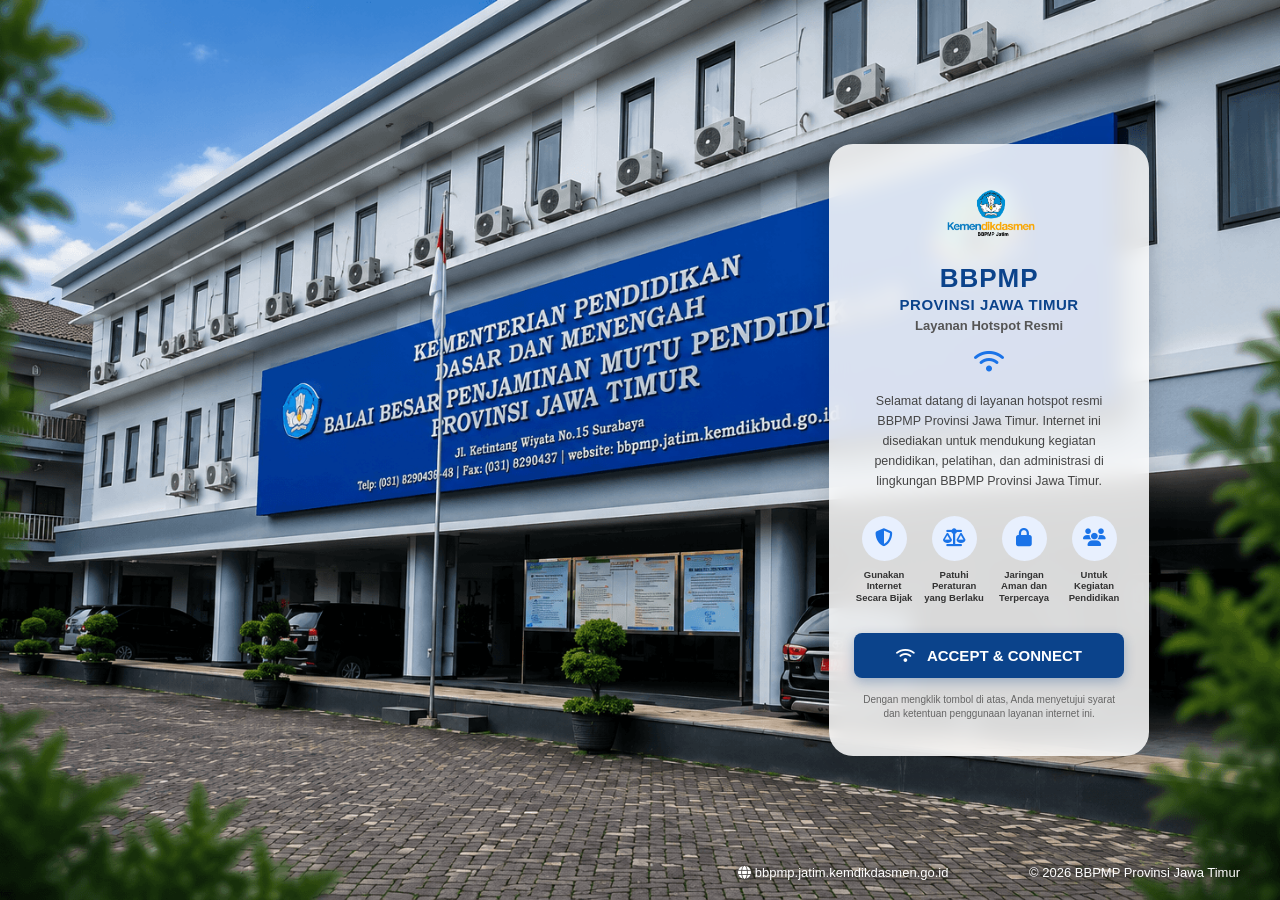
==== index.html @ 6cb87e74 "Modify login card and add Instagram link Updated the login card to include a link to Instagram and a" ====
<!DOCTYPE html>
<html lang="id">
<head>
    <meta charset="UTF-8">
    <meta name="viewport" content="width=device-width, initial-scale=1.0">
    <title>Layanan Hotspot Resmi BBPMP Provinsi Jawa Timur</title>
    <link rel="stylesheet" href="css/style.css">
    <link rel="shortcut icon" href="images/favicon.ico" type="image/x-icon">
    <link rel="stylesheet" href="https://cdnjs.cloudflare.com/ajax/libs/font-awesome/6.4.0/css/all.min.css">
</head>
<body>
    <div class="container">
        <div class="left-panel"></div>
        <div class="right-panel">
            <div class="login-card">
                <div class="logo-container">
                    <img src="images/logo-bbpmp.png" alt="Logo BBPMP Jatim" class="logo">
                    <h1>BBPMP</h1>
                    <h2>PROVINSI JAWA TIMUR</h2>
                    <p class="subtitle">Layanan Hotspot Resmi</p>
                </div>
                <div class="wifi-icon-center">
                    <i class="fas fa-wifi"></i>
                </div>
                <p class="welcome-text">
                    Selamat datang di layanan hotspot resmi BBPMP Provinsi Jawa Timur. 
                    Internet ini disediakan untuk mendukung kegiatan pendidikan, 
                    pelatihan, dan administrasi di lingkungan BBPMP Provinsi Jawa Timur.
                </p>
                <div class="features-grid">
                    <div class="feature-item"><div class="icon-box"><i class="fas fa-shield-alt"></i></div><p>Gunakan Internet Secara Bijak</p></div>
                    <div class="feature-item"><div class="icon-box"><i class="fas fa-balance-scale"></i></div><p>Patuhi Peraturan yang Berlaku</p></div>
                    <div class="feature-item"><div class="icon-box"><i class="fas fa-lock"></i></div><p>Jaringan Aman dan Terpercaya</p></div>
                    <div class="feature-item"><div class="icon-box"><i class="fas fa-users"></i></div><p>Untuk Kegiatan Pendidikan</p></div>
                </div>
                <a href="intent://user?username=bbpmpjatim#Intent;package=com.instagram.android;scheme=instagram;end;" 
   onclick="window.location.href='intent://user?username=bbpmpjatim#Intent;package=com.instagram.android;scheme=instagram;end;'; setTimeout(function(){ window.location.href='https://www.instagram.com/bbpmpjatim/'; }, 1000);" 
   id="connectBtn" 
   class="btn-connect" 
   style="display: block; text-decoration: none; text-align: center;">
    <i class="fas fa-wifi"></i> ACCEPT & CONNECT </a>
                <p class="terms-text">Dengan mengklik tombol di atas, Anda menyetujui syarat dan ketentuan penggunaan layanan internet ini.</p>
</div> <!-- Tag penutup untuk kartu login (.login-card) harus dipindah ke sini -->
<!-- Sekarang footer-bar berada di luar kartu login -->
<div class="footer-bar">
    <div>
        <i class="fas fa-globe"></i> bbpmp.jatim.kemdikdasmen.go.id
    </div>
    <div>
        &copy; 2026 BBPMP Provinsi Jawa Timur
    </div>
</div>
<script src="js/main.js"></script>
</body>
</html>
---- css/style.css ----
* { box-sizing: border-box; margin: 0; padding: 0; font-family: 'Segoe UI', sans-serif; }
body, html { height: 100%; overflow: hidden; background-color: #f0f2f5; }
.container {
    display: flex;
    width: 100%;
    height: 100vh;
    background-image: url('../images/background.jpg'); /* Gambar gedung jadi background utama */
    background-size: cover;
    background-position: center;
}
.left-panel {
    flex: 1.2;
}
.right-panel {
    flex: 1;
    background: transparent; /* Hapus gradasi abu-abu agar tembus pandang */
    display: flex;
    flex-direction: column;
    justify-content: space-between;
    align-items: center;
    position: relative;
    overflow-y: auto;
}
.login-card {
    background: rgba(255, 255, 255, 0.85); /* Mengubah putih polos menjadi transparan 85% */
    backdrop-filter: blur(10px);           /* Memberikan efek blur kaca buram modern di belakang kartu */
    -webkit-backdrop-filter: blur(10px);   /* Dukungan untuk browser Safari/iOS */
    width: 55%;
    max-width: 500px;
    margin: auto;
    padding: 35px 25px;
    border-radius: 24px;
    box-shadow: 0 10px 30px rgba(0,0,0,0.15);
    text-align: center;
}
.logo-container .logo { height: 70px; margin-bottom: 10px; }
.logo-container h1 { font-size: 26px; color: #0b438b; font-weight: 800; letter-spacing: 1px; margin-bottom: 2px; }
.logo-container h2 { font-size: 15px; color: #0b438b; font-weight: 700; letter-spacing: 0.5px; margin-bottom: 5px; }
.logo-container .subtitle { font-size: 13px; color: #555; font-weight: 600; }
.wifi-icon-center { font-size: 24px; color: #1a73e8; margin: 15px 0; }
.welcome-text { font-size: 12.5px; color: #444; line-height: 1.6; margin-bottom: 25px; padding: 0 10px; }
.features-grid { display: grid; grid-template-columns: repeat(4, 1fr); gap: 10px; margin-bottom: 30px; }
.feature-item { display: flex; flex-direction: column; align-items: center; }
.feature-item .icon-box { width: 45px; height: 45px; border-radius: 50%; background-color: #e8f0fe; color: #1a73e8; display: flex; align-items: center; justify-content: center; font-size: 18px; margin-bottom: 8px; }
.feature-item p { font-size: 9.5px; color: #333; font-weight: 600; line-height: 1.2; }
.btn-connect { width: 100%; background-color: #0b438b; color: white; border: none; padding: 14px; font-size: 15px; font-weight: 700; border-radius: 8px; cursor: pointer; box-shadow: 0 4px 12px rgba(11, 67, 139, 0.3); transition: background-color 0.2s; }
.btn-connect i { margin-right: 8px; }
.btn-connect:hover { background-color: #08336d; }
.terms-text { font-size: 10px; color: #666; margin-top: 15px; line-height: 1.4; }
.footer-bar {
    position: absolute;
    bottom: 0;
    left: 0;
    width: 100%;
    padding: 20px 40px;
    display: flex;
    justify-content: space-between; /* Memisahkan kiri dan kanan secara otomatis */
    align-items: center;
    background: transparent !important; /* Memaksa menghilangkan kotak latar belakang */
    box-shadow: none !important;        /* Menghilangkan bayangan kotak jika ada */
    z-index: 10;
    box-sizing: border-box;
}

.footer-bar div, 
.footer-bar span, 
.footer-bar a {
    color: #ffffff !important; /* Memastikan semua teks di footer berwarna putih */
    font-size: 13px;
    text-shadow: 1px 1px 6px rgba(0, 0, 0, 0.8); /* Bayangan teks agar terbaca jelas */
    text-decoration: none;
}
@media (max-width: 900px) {
    .left-panel { display: none; }
    .right-panel { flex: 1; width: 100%; background: #0b438b; padding-top: 30px; }
    .login-card { width: 90%; }
}
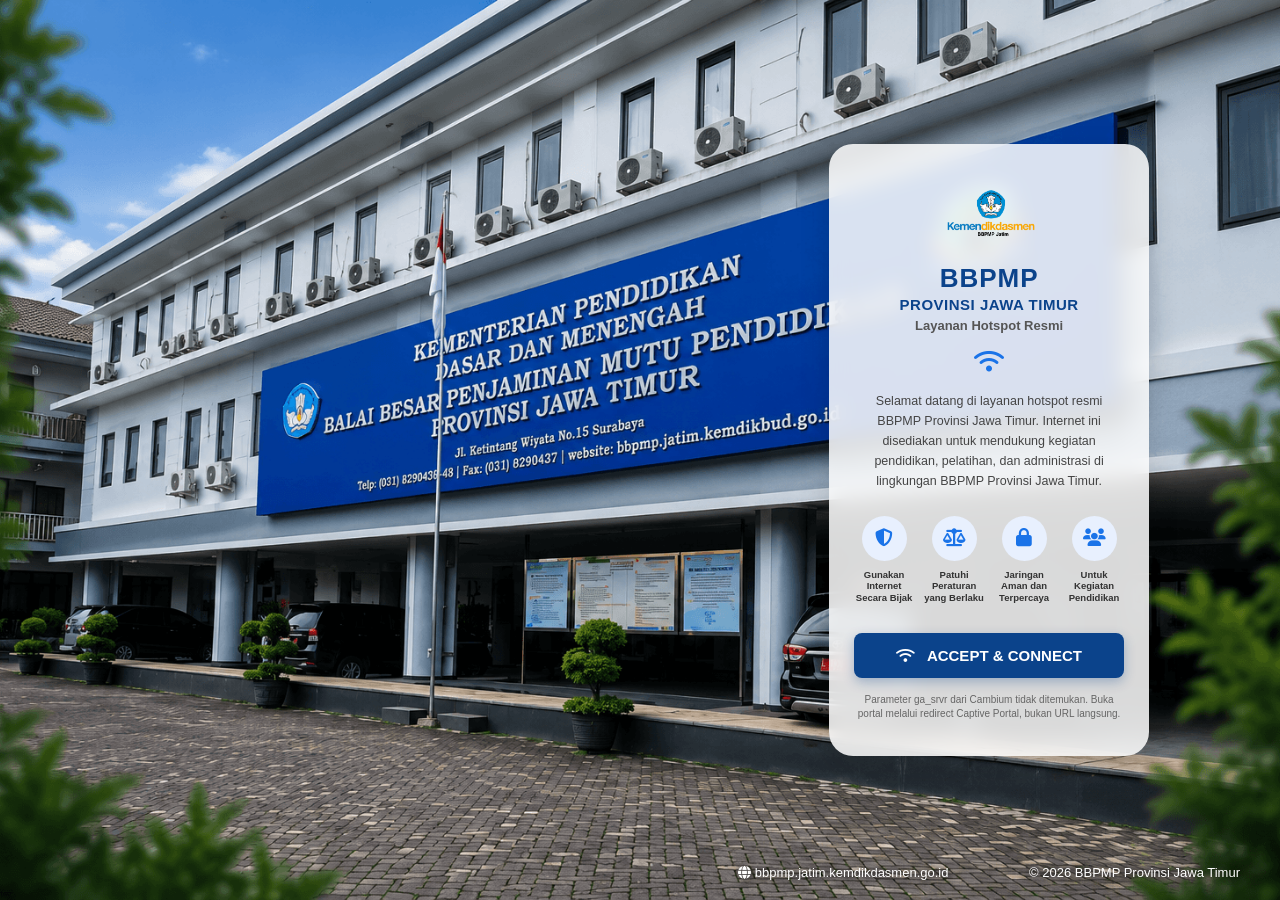
==== commit f5a76bd4: "Add files via upload" ====
--- a/index.html
+++ b/index.html
@@ -1,55 +1,67 @@
-<!DOCTYPE html>
-<html lang="id">
-<head>
-    <meta charset="UTF-8">
-    <meta name="viewport" content="width=device-width, initial-scale=1.0">
-    <title>Layanan Hotspot Resmi BBPMP Provinsi Jawa Timur</title>
-    <link rel="stylesheet" href="css/style.css">
-    <link rel="shortcut icon" href="images/favicon.ico" type="image/x-icon">
-    <link rel="stylesheet" href="https://cdnjs.cloudflare.com/ajax/libs/font-awesome/6.4.0/css/all.min.css">
-</head>
-<body>
-    <div class="container">
-        <div class="left-panel"></div>
-        <div class="right-panel">
-            <div class="login-card">
-                <div class="logo-container">
-                    <img src="images/logo-bbpmp.png" alt="Logo BBPMP Jatim" class="logo">
-                    <h1>BBPMP</h1>
-                    <h2>PROVINSI JAWA TIMUR</h2>
-                    <p class="subtitle">Layanan Hotspot Resmi</p>
-                </div>
-                <div class="wifi-icon-center">
-                    <i class="fas fa-wifi"></i>
-                </div>
-                <p class="welcome-text">
-                    Selamat datang di layanan hotspot resmi BBPMP Provinsi Jawa Timur. 
-                    Internet ini disediakan untuk mendukung kegiatan pendidikan, 
-                    pelatihan, dan administrasi di lingkungan BBPMP Provinsi Jawa Timur.
-                </p>
-                <div class="features-grid">
-                    <div class="feature-item"><div class="icon-box"><i class="fas fa-shield-alt"></i></div><p>Gunakan Internet Secara Bijak</p></div>
-                    <div class="feature-item"><div class="icon-box"><i class="fas fa-balance-scale"></i></div><p>Patuhi Peraturan yang Berlaku</p></div>
-                    <div class="feature-item"><div class="icon-box"><i class="fas fa-lock"></i></div><p>Jaringan Aman dan Terpercaya</p></div>
-                    <div class="feature-item"><div class="icon-box"><i class="fas fa-users"></i></div><p>Untuk Kegiatan Pendidikan</p></div>
-                </div>
-                <a href="intent://user?username=bbpmpjatim#Intent;package=com.instagram.android;scheme=instagram;end;" 
-   onclick="window.location.href='intent://user?username=bbpmpjatim#Intent;package=com.instagram.android;scheme=instagram;end;'; setTimeout(function(){ window.location.href='https://www.instagram.com/bbpmpjatim/'; }, 1000);" 
-   id="connectBtn" 
-   class="btn-connect" 
-   style="display: block; text-decoration: none; text-align: center;">
-    <i class="fas fa-wifi"></i> ACCEPT & CONNECT </a>
-                <p class="terms-text">Dengan mengklik tombol di atas, Anda menyetujui syarat dan ketentuan penggunaan layanan internet ini.</p>
-</div> <!-- Tag penutup untuk kartu login (.login-card) harus dipindah ke sini -->
-<!-- Sekarang footer-bar berada di luar kartu login -->
-<div class="footer-bar">
-    <div>
-        <i class="fas fa-globe"></i> bbpmp.jatim.kemdikdasmen.go.id
-    </div>
-    <div>
-        &copy; 2026 BBPMP Provinsi Jawa Timur
-    </div>
-</div>
-<script src="js/main.js"></script>
-</body>
-</html>
+<!DOCTYPE html>
+<html lang="id">
+<head>
+  <meta charset="UTF-8">
+  <meta name="viewport" content="width=device-width, initial-scale=1.0">
+  <title>Layanan Hotspot Resmi BBPMP Provinsi Jawa Timur</title>
+  <link rel="stylesheet" href="css/style.css">
+  <link rel="shortcut icon" href="images/favicon.ico" type="image/x-icon">
+  <link rel="stylesheet" href="https://cdnjs.cloudflare.com/ajax/libs/font-awesome/6.4.0/css/all.min.css">
+</head>
+<body>
+  <div class="container">
+    <div class="left-panel"></div>
+
+    <div class="right-panel">
+      <div class="login-card">
+        <div class="logo-container">
+          <img src="images/logo-bbpmp.png" alt="Logo BBPMP Jatim" class="logo">
+          <h1>BBPMP</h1>
+          <h2>PROVINSI JAWA TIMUR</h2>
+          <p class="subtitle">Layanan Hotspot Resmi</p>
+        </div>
+
+        <div class="wifi-icon-center">
+          <i class="fas fa-wifi"></i>
+        </div>
+
+        <p class="welcome-text">
+          Selamat datang di layanan hotspot resmi BBPMP Provinsi Jawa Timur.
+          Internet ini disediakan untuk mendukung kegiatan pendidikan,
+          pelatihan, dan administrasi di lingkungan BBPMP Provinsi Jawa Timur.
+        </p>
+
+        <div class="features-grid">
+          <div class="feature-item"><div class="icon-box"><i class="fas fa-shield-alt"></i></div><p>Gunakan Internet Secara Bijak</p></div>
+          <div class="feature-item"><div class="icon-box"><i class="fas fa-balance-scale"></i></div><p>Patuhi Peraturan yang Berlaku</p></div>
+          <div class="feature-item"><div class="icon-box"><i class="fas fa-lock"></i></div><p>Jaringan Aman dan Terpercaya</p></div>
+          <div class="feature-item"><div class="icon-box"><i class="fas fa-users"></i></div><p>Untuk Kegiatan Pendidikan</p></div>
+        </div>
+
+        <!--
+          Untuk Cambium Clickthrough, jangan hard-code IP AP dan jangan
+          membuat URL POST dari ga_cm. main.js akan mengambil ga_srvr
+          dan SELURUH query string asli dari redirect AP.
+        -->
+        <form id="loginForm" method="POST" action="">
+          <button type="submit" id="connectBtn" class="btn-connect"
+                  style="width:100%; border:none; cursor:pointer; text-align:center; display:block;">
+            <i class="fas fa-wifi"></i> ACCEPT &amp; CONNECT
+          </button>
+        </form>
+
+        <p id="portalStatus" class="terms-text">
+          Dengan mengklik tombol di atas, Anda menyetujui syarat dan ketentuan penggunaan layanan internet ini.
+        </p>
+      </div>
+
+      <div class="footer-bar">
+        <div><i class="fas fa-globe"></i> bbpmp.jatim.kemdikdasmen.go.id</div>
+        <div>&copy; 2026 BBPMP Provinsi Jawa Timur</div>
+      </div>
+    </div>
+  </div>
+
+  <script src="js/main.js"></script>
+</body>
+</html>
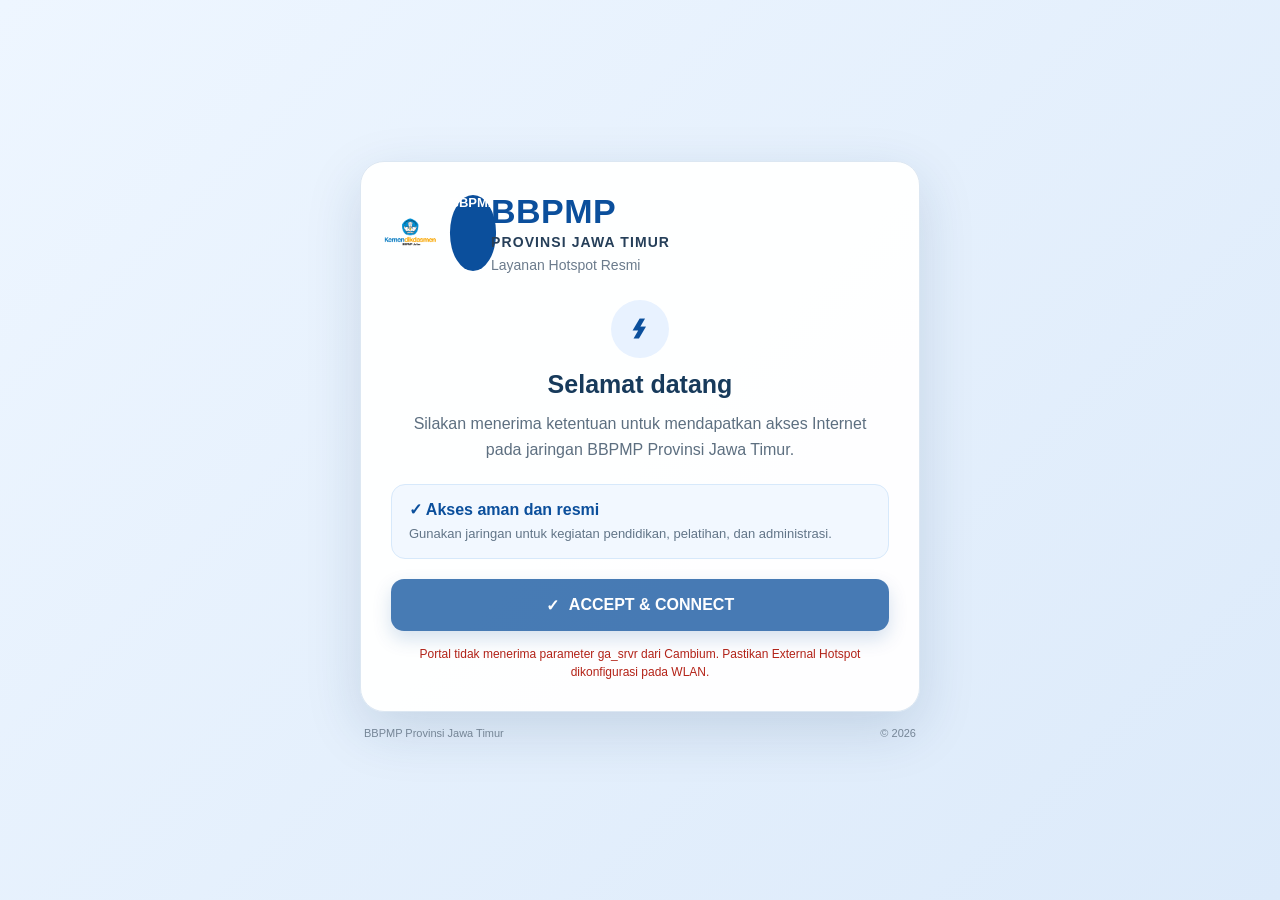
==== commit 55a50d2f: "Add files via upload" ====
--- a/index.html
+++ b/index.html
@@ -2,65 +2,60 @@
 <html lang="id">
 <head>
   <meta charset="UTF-8">
-  <meta name="viewport" content="width=device-width, initial-scale=1.0">
-  <title>Layanan Hotspot Resmi BBPMP Provinsi Jawa Timur</title>
+  <meta name="viewport" content="width=device-width, initial-scale=1.0, viewport-fit=cover">
+  <meta name="theme-color" content="#0b4f9c">
+  <title>Hotspot BBPMP Provinsi Jawa Timur</title>
   <link rel="stylesheet" href="css/style.css">
-  <link rel="shortcut icon" href="images/favicon.ico" type="image/x-icon">
-  <link rel="stylesheet" href="https://cdnjs.cloudflare.com/ajax/libs/font-awesome/6.4.0/css/all.min.css">
 </head>
 <body>
-  <div class="container">
-    <div class="left-panel"></div>
-
-    <div class="right-panel">
-      <div class="login-card">
-        <div class="logo-container">
-          <img src="images/logo-bbpmp.png" alt="Logo BBPMP Jatim" class="logo">
+  <main class="page">
+    <section class="portal-card">
+      <div class="brand">
+        <div class="logo-wrap">
+          <img src="images/logo-bbpmp.png" alt="Logo BBPMP" class="logo"
+               onerror="this.style.display='none';document.getElementById('logoFallback').style.display='flex';">
+          <div id="logoFallback" class="logo-fallback" aria-hidden="true">BBPMP</div>
+        </div>
+        <div>
           <h1>BBPMP</h1>
           <h2>PROVINSI JAWA TIMUR</h2>
-          <p class="subtitle">Layanan Hotspot Resmi</p>
+          <p>Layanan Hotspot Resmi</p>
         </div>
-
-        <div class="wifi-icon-center">
-          <i class="fas fa-wifi"></i>
-        </div>
-
-        <p class="welcome-text">
-          Selamat datang di layanan hotspot resmi BBPMP Provinsi Jawa Timur.
-          Internet ini disediakan untuk mendukung kegiatan pendidikan,
-          pelatihan, dan administrasi di lingkungan BBPMP Provinsi Jawa Timur.
-        </p>
-
-        <div class="features-grid">
-          <div class="feature-item"><div class="icon-box"><i class="fas fa-shield-alt"></i></div><p>Gunakan Internet Secara Bijak</p></div>
-          <div class="feature-item"><div class="icon-box"><i class="fas fa-balance-scale"></i></div><p>Patuhi Peraturan yang Berlaku</p></div>
-          <div class="feature-item"><div class="icon-box"><i class="fas fa-lock"></i></div><p>Jaringan Aman dan Terpercaya</p></div>
-          <div class="feature-item"><div class="icon-box"><i class="fas fa-users"></i></div><p>Untuk Kegiatan Pendidikan</p></div>
-        </div>
-
-        <!--
-          Untuk Cambium Clickthrough, jangan hard-code IP AP dan jangan
-          membuat URL POST dari ga_cm. main.js akan mengambil ga_srvr
-          dan SELURUH query string asli dari redirect AP.
-        -->
-        <form id="loginForm" method="POST" action="">
-          <button type="submit" id="connectBtn" class="btn-connect"
-                  style="width:100%; border:none; cursor:pointer; text-align:center; display:block;">
-            <i class="fas fa-wifi"></i> ACCEPT &amp; CONNECT
-          </button>
-        </form>
-
-        <p id="portalStatus" class="terms-text">
-          Dengan mengklik tombol di atas, Anda menyetujui syarat dan ketentuan penggunaan layanan internet ini.
-        </p>
       </div>
 
-      <div class="footer-bar">
-        <div><i class="fas fa-globe"></i> bbpmp.jatim.kemdikdasmen.go.id</div>
-        <div>&copy; 2026 BBPMP Provinsi Jawa Timur</div>
+      <div class="wifi-badge" aria-hidden="true">⌁</div>
+
+      <h3>Selamat datang</h3>
+      <p class="welcome">
+        Silakan menerima ketentuan untuk mendapatkan akses Internet
+        pada jaringan BBPMP Provinsi Jawa Timur.
+      </p>
+
+      <div class="notice">
+        <strong>✓ Akses aman dan resmi</strong>
+        <span>Gunakan jaringan untuk kegiatan pendidikan, pelatihan, dan administrasi.</span>
       </div>
-    </div>
-  </div>
+
+      <form id="loginForm" method="POST" action="">
+        <button id="connectBtn" class="connect-btn" type="submit">
+          <span>✓</span> ACCEPT &amp; CONNECT
+        </button>
+      </form>
+
+      <p id="portalStatus" class="status">
+        Dengan mengklik tombol di atas, Anda menyetujui syarat dan ketentuan penggunaan layanan Internet ini.
+      </p>
+
+      <noscript>
+        <p class="error">JavaScript harus diaktifkan agar portal dapat berkomunikasi dengan Cambium.</p>
+      </noscript>
+    </section>
+
+    <footer>
+      <span>BBPMP Provinsi Jawa Timur</span>
+      <span>© 2026</span>
+    </footer>
+  </main>
 
   <script src="js/main.js"></script>
 </body>
--- a/css/style.css
+++ b/css/style.css
@@ -1,77 +1,45 @@
-* { box-sizing: border-box; margin: 0; padding: 0; font-family: 'Segoe UI', sans-serif; }
-body, html { height: 100%; overflow: hidden; background-color: #f0f2f5; }
-.container {
-    display: flex;
-    width: 100%;
-    height: 100vh;
-    background-image: url('../images/background.jpg'); /* Gambar gedung jadi background utama */
-    background-size: cover;
-    background-position: center;
-}
-.left-panel {
-    flex: 1.2;
-}
-.right-panel {
-    flex: 1;
-    background: transparent; /* Hapus gradasi abu-abu agar tembus pandang */
-    display: flex;
-    flex-direction: column;
-    justify-content: space-between;
-    align-items: center;
-    position: relative;
-    overflow-y: auto;
-}
-.login-card {
-    background: rgba(255, 255, 255, 0.85); /* Mengubah putih polos menjadi transparan 85% */
-    backdrop-filter: blur(10px);           /* Memberikan efek blur kaca buram modern di belakang kartu */
-    -webkit-backdrop-filter: blur(10px);   /* Dukungan untuk browser Safari/iOS */
-    width: 55%;
-    max-width: 500px;
-    margin: auto;
-    padding: 35px 25px;
-    border-radius: 24px;
-    box-shadow: 0 10px 30px rgba(0,0,0,0.15);
-    text-align: center;
-}
-.logo-container .logo { height: 70px; margin-bottom: 10px; }
-.logo-container h1 { font-size: 26px; color: #0b438b; font-weight: 800; letter-spacing: 1px; margin-bottom: 2px; }
-.logo-container h2 { font-size: 15px; color: #0b438b; font-weight: 700; letter-spacing: 0.5px; margin-bottom: 5px; }
-.logo-container .subtitle { font-size: 13px; color: #555; font-weight: 600; }
-.wifi-icon-center { font-size: 24px; color: #1a73e8; margin: 15px 0; }
-.welcome-text { font-size: 12.5px; color: #444; line-height: 1.6; margin-bottom: 25px; padding: 0 10px; }
-.features-grid { display: grid; grid-template-columns: repeat(4, 1fr); gap: 10px; margin-bottom: 30px; }
-.feature-item { display: flex; flex-direction: column; align-items: center; }
-.feature-item .icon-box { width: 45px; height: 45px; border-radius: 50%; background-color: #e8f0fe; color: #1a73e8; display: flex; align-items: center; justify-content: center; font-size: 18px; margin-bottom: 8px; }
-.feature-item p { font-size: 9.5px; color: #333; font-weight: 600; line-height: 1.2; }
-.btn-connect { width: 100%; background-color: #0b438b; color: white; border: none; padding: 14px; font-size: 15px; font-weight: 700; border-radius: 8px; cursor: pointer; box-shadow: 0 4px 12px rgba(11, 67, 139, 0.3); transition: background-color 0.2s; }
-.btn-connect i { margin-right: 8px; }
-.btn-connect:hover { background-color: #08336d; }
-.terms-text { font-size: 10px; color: #666; margin-top: 15px; line-height: 1.4; }
-.footer-bar {
-    position: absolute;
-    bottom: 0;
-    left: 0;
-    width: 100%;
-    padding: 20px 40px;
-    display: flex;
-    justify-content: space-between; /* Memisahkan kiri dan kanan secara otomatis */
-    align-items: center;
-    background: transparent !important; /* Memaksa menghilangkan kotak latar belakang */
-    box-shadow: none !important;        /* Menghilangkan bayangan kotak jika ada */
-    z-index: 10;
-    box-sizing: border-box;
-}
-
-.footer-bar div, 
-.footer-bar span, 
-.footer-bar a {
-    color: #ffffff !important; /* Memastikan semua teks di footer berwarna putih */
-    font-size: 13px;
-    text-shadow: 1px 1px 6px rgba(0, 0, 0, 0.8); /* Bayangan teks agar terbaca jelas */
-    text-decoration: none;
-}
-@media (max-width: 900px) {
-    .left-panel { display: none; }
-    .right-panel { flex: 1; width: 100%; background: #0b438b; padding-top: 30px; }
-    .login-card { width: 90%; }
-}+*{box-sizing:border-box}
+:root{font-family:Arial,Helvetica,sans-serif;color:#18324b;background:#eef4fa}
+body{margin:0;min-height:100vh;background:linear-gradient(135deg,#eef6ff 0%,#dceafa 100%)}
+.page{min-height:100vh;display:flex;flex-direction:column;align-items:center;justify-content:center;padding:22px}
+.portal-card,.success-card{width:100%;max-width:560px;background:rgba(255,255,255,.97);border:1px solid #dce7f2;border-radius:24px;box-shadow:0 18px 55px rgba(22,60,100,.15);padding:30px}
+.brand{display:flex;align-items:center;gap:18px}
+.logo-wrap{width:82px;height:82px;display:flex;align-items:center;justify-content:center;flex:none}
+.logo{max-width:82px;max-height:82px;object-fit:contain}
+.logo-fallback{width:76px;height:76px;border-radius:50%;background:#0b4f9c;color:#fff;align-items:center;justify-content:center;font-weight:800;font-size:13px}
+.brand h1{margin:0;color:#0b4f9c;font-size:34px;letter-spacing:.5px}
+.brand h2{margin:3px 0 0;font-size:14px;letter-spacing:1.1px;color:#263f59}
+.brand p{margin:7px 0 0;color:#6b7b8c;font-size:14px}
+.wifi-badge{width:58px;height:58px;margin:26px auto 12px;border-radius:50%;display:flex;align-items:center;justify-content:center;background:#e8f2ff;color:#0b4f9c;font-size:38px;font-weight:700;transform:rotate(90deg)}
+h3{margin:0;text-align:center;font-size:25px;color:#173a5b}
+.welcome{text-align:center;line-height:1.65;color:#5d6f80;margin:12px auto 20px;max-width:470px}
+.notice{display:flex;flex-direction:column;gap:5px;background:#f2f8ff;border:1px solid #d7e9fb;border-radius:14px;padding:15px 17px;margin-bottom:20px}
+.notice strong{color:#0b4f9c}
+.notice span{font-size:13px;color:#627588;line-height:1.5}
+.connect-btn,.secondary-btn{width:100%;min-height:52px;border-radius:13px;border:0;font-size:16px;font-weight:700;text-decoration:none;display:flex;align-items:center;justify-content:center;gap:10px;cursor:pointer}
+.connect-btn{background:#0b4f9c;color:#fff;box-shadow:0 8px 18px rgba(11,79,156,.22)}
+.connect-btn:hover{background:#083f7d}
+.connect-btn:disabled{opacity:.75;cursor:wait}
+.status{margin:14px 0 0;text-align:center;color:#7a8794;font-size:12px;line-height:1.5}
+.error-text{color:#b42318}
+.error{color:#b42318;background:#fff1f0;padding:10px;border-radius:10px;font-size:13px}
+.spinner{width:16px;height:16px;border:2px solid rgba(255,255,255,.45);border-top-color:#fff;border-radius:50%;display:inline-block;animation:spin .8s linear infinite}
+@keyframes spin{to{transform:rotate(360deg)}}
+.success-card{text-align:center}
+.success-icon{width:82px;height:82px;margin:0 auto 18px;border-radius:50%;background:#16a34a;color:#fff;display:flex;align-items:center;justify-content:center;font-size:48px;font-weight:700}
+.success-card h1{margin:0;color:#173a5b;font-size:28px}
+.success-actions{margin-top:24px;display:grid;gap:12px}
+.link-btn{box-shadow:none}
+.secondary-btn{background:#edf1f5;color:#18324b}
+footer{width:100%;max-width:560px;display:flex;justify-content:space-between;padding:15px 4px 0;color:#758596;font-size:11px}
+@media(max-width:520px){
+  .page{padding:14px}
+  .portal-card,.success-card{padding:22px 18px;border-radius:20px}
+  .brand{gap:12px}
+  .logo-wrap{width:65px;height:65px}
+  .logo{max-width:65px;max-height:65px}
+  .logo-fallback{width:60px;height:60px;font-size:11px}
+  .brand h1{font-size:27px}
+  .brand h2{font-size:11px}
+  .brand p{font-size:12px}
+}
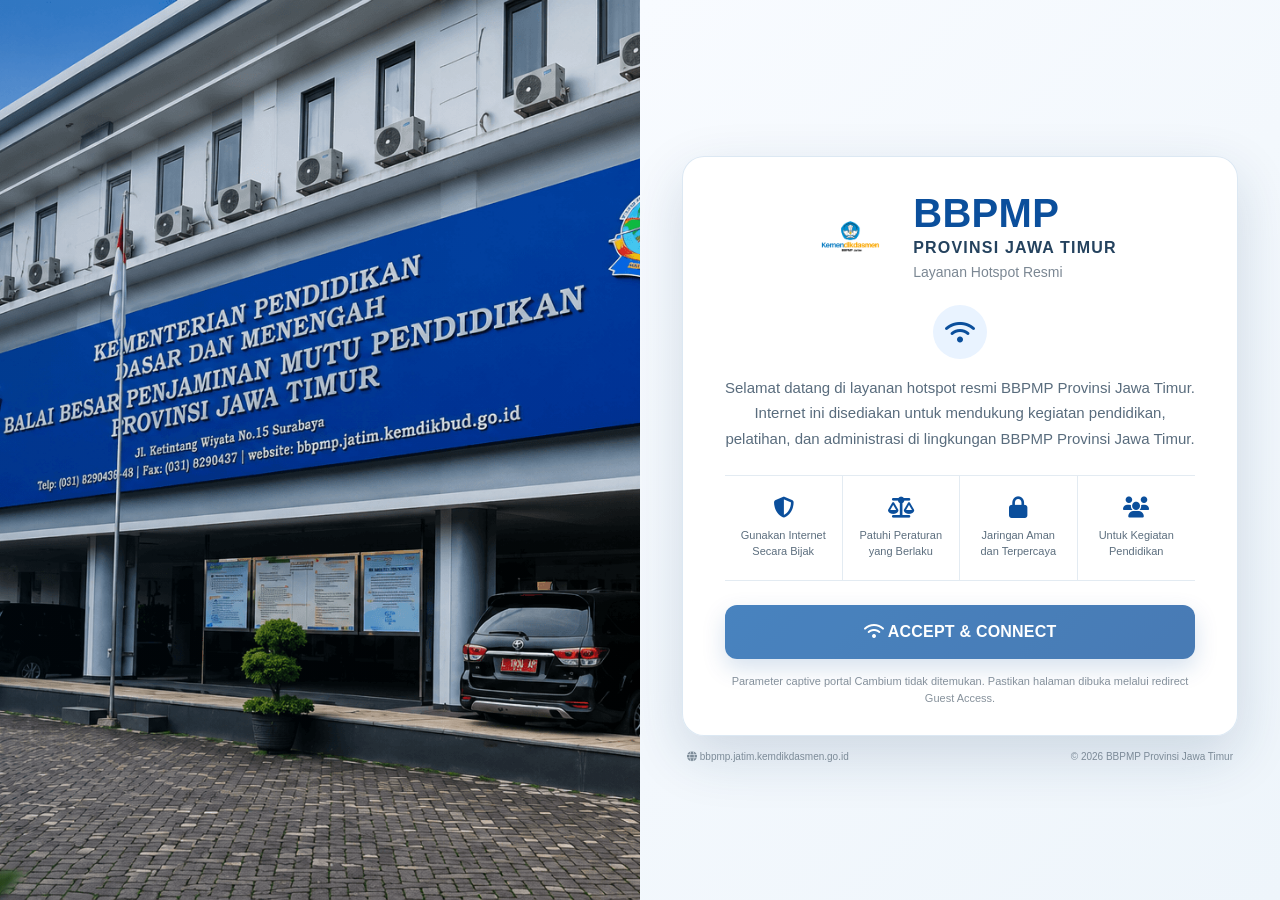
==== commit df2e37d7: "Add files via upload" ====
--- a/index.html
+++ b/index.html
@@ -2,60 +2,76 @@
 <html lang="id">
 <head>
   <meta charset="UTF-8">
-  <meta name="viewport" content="width=device-width, initial-scale=1.0, viewport-fit=cover">
-  <meta name="theme-color" content="#0b4f9c">
-  <title>Hotspot BBPMP Provinsi Jawa Timur</title>
+  <meta name="viewport" content="width=device-width, initial-scale=1.0">
+  <title>Layanan Hotspot Resmi BBPMP Provinsi Jawa Timur</title>
   <link rel="stylesheet" href="css/style.css">
+  <link rel="shortcut icon" href="images/favicon.ico" type="image/x-icon">
+  <link rel="stylesheet" href="https://cdnjs.cloudflare.com/ajax/libs/font-awesome/6.4.0/css/all.min.css">
 </head>
 <body>
-  <main class="page">
-    <section class="portal-card">
-      <div class="brand">
-        <div class="logo-wrap">
-          <img src="images/logo-bbpmp.png" alt="Logo BBPMP" class="logo"
-               onerror="this.style.display='none';document.getElementById('logoFallback').style.display='flex';">
-          <div id="logoFallback" class="logo-fallback" aria-hidden="true">BBPMP</div>
+  <div class="container">
+    <div class="left-panel"></div>
+
+    <div class="right-panel">
+      <div class="login-card">
+
+        <div class="logo-container">
+          <img src="images/logo-bbpmp.png" alt="Logo BBPMP Jatim" class="logo">
+          <div class="brand-text">
+            <h1>BBPMP</h1>
+            <h2>PROVINSI JAWA TIMUR</h2>
+            <p class="subtitle">Layanan Hotspot Resmi</p>
+          </div>
         </div>
-        <div>
-          <h1>BBPMP</h1>
-          <h2>PROVINSI JAWA TIMUR</h2>
-          <p>Layanan Hotspot Resmi</p>
+
+        <div class="wifi-icon-center">
+          <i class="fas fa-wifi"></i>
         </div>
+
+        <p class="welcome-text">
+          Selamat datang di layanan hotspot resmi BBPMP Provinsi Jawa Timur.
+          Internet ini disediakan untuk mendukung kegiatan pendidikan,
+          pelatihan, dan administrasi di lingkungan BBPMP Provinsi Jawa Timur.
+        </p>
+
+        <div class="features-grid">
+          <div class="feature-item">
+            <div class="icon-box"><i class="fas fa-shield-alt"></i></div>
+            <p>Gunakan Internet<br>Secara Bijak</p>
+          </div>
+          <div class="feature-item">
+            <div class="icon-box"><i class="fas fa-balance-scale"></i></div>
+            <p>Patuhi Peraturan<br>yang Berlaku</p>
+          </div>
+          <div class="feature-item">
+            <div class="icon-box"><i class="fas fa-lock"></i></div>
+            <p>Jaringan Aman<br>dan Terpercaya</p>
+          </div>
+          <div class="feature-item">
+            <div class="icon-box"><i class="fas fa-users"></i></div>
+            <p>Untuk Kegiatan<br>Pendidikan</p>
+          </div>
+        </div>
+
+        <!-- Cambium Clickthrough: endpoint ditentukan oleh main.js -->
+        <form id="loginForm" method="POST" action="">
+          <button type="submit" id="connectBtn" class="btn-connect">
+            <i class="fas fa-wifi"></i> ACCEPT &amp; CONNECT
+          </button>
+        </form>
+
+        <p id="portalStatus" class="terms-text">
+          Dengan mengklik tombol di atas, Anda menyetujui syarat dan ketentuan
+          penggunaan layanan internet ini.
+        </p>
       </div>
 
-      <div class="wifi-badge" aria-hidden="true">⌁</div>
-
-      <h3>Selamat datang</h3>
-      <p class="welcome">
-        Silakan menerima ketentuan untuk mendapatkan akses Internet
-        pada jaringan BBPMP Provinsi Jawa Timur.
-      </p>
-
-      <div class="notice">
-        <strong>✓ Akses aman dan resmi</strong>
-        <span>Gunakan jaringan untuk kegiatan pendidikan, pelatihan, dan administrasi.</span>
+      <div class="footer-bar">
+        <div><i class="fas fa-globe"></i> bbpmp.jatim.kemdikdasmen.go.id</div>
+        <div>&copy; 2026 BBPMP Provinsi Jawa Timur</div>
       </div>
-
-      <form id="loginForm" method="POST" action="">
-        <button id="connectBtn" class="connect-btn" type="submit">
-          <span>✓</span> ACCEPT &amp; CONNECT
-        </button>
-      </form>
-
-      <p id="portalStatus" class="status">
-        Dengan mengklik tombol di atas, Anda menyetujui syarat dan ketentuan penggunaan layanan Internet ini.
-      </p>
-
-      <noscript>
-        <p class="error">JavaScript harus diaktifkan agar portal dapat berkomunikasi dengan Cambium.</p>
-      </noscript>
-    </section>
-
-    <footer>
-      <span>BBPMP Provinsi Jawa Timur</span>
-      <span>© 2026</span>
-    </footer>
-  </main>
+    </div>
+  </div>
 
   <script src="js/main.js"></script>
 </body>
--- a/css/style.css
+++ b/css/style.css
@@ -1,45 +1,202 @@
 *{box-sizing:border-box}
-:root{font-family:Arial,Helvetica,sans-serif;color:#18324b;background:#eef4fa}
-body{margin:0;min-height:100vh;background:linear-gradient(135deg,#eef6ff 0%,#dceafa 100%)}
-.page{min-height:100vh;display:flex;flex-direction:column;align-items:center;justify-content:center;padding:22px}
-.portal-card,.success-card{width:100%;max-width:560px;background:rgba(255,255,255,.97);border:1px solid #dce7f2;border-radius:24px;box-shadow:0 18px 55px rgba(22,60,100,.15);padding:30px}
-.brand{display:flex;align-items:center;gap:18px}
-.logo-wrap{width:82px;height:82px;display:flex;align-items:center;justify-content:center;flex:none}
-.logo{max-width:82px;max-height:82px;object-fit:contain}
-.logo-fallback{width:76px;height:76px;border-radius:50%;background:#0b4f9c;color:#fff;align-items:center;justify-content:center;font-weight:800;font-size:13px}
-.brand h1{margin:0;color:#0b4f9c;font-size:34px;letter-spacing:.5px}
-.brand h2{margin:3px 0 0;font-size:14px;letter-spacing:1.1px;color:#263f59}
-.brand p{margin:7px 0 0;color:#6b7b8c;font-size:14px}
-.wifi-badge{width:58px;height:58px;margin:26px auto 12px;border-radius:50%;display:flex;align-items:center;justify-content:center;background:#e8f2ff;color:#0b4f9c;font-size:38px;font-weight:700;transform:rotate(90deg)}
-h3{margin:0;text-align:center;font-size:25px;color:#173a5b}
-.welcome{text-align:center;line-height:1.65;color:#5d6f80;margin:12px auto 20px;max-width:470px}
-.notice{display:flex;flex-direction:column;gap:5px;background:#f2f8ff;border:1px solid #d7e9fb;border-radius:14px;padding:15px 17px;margin-bottom:20px}
-.notice strong{color:#0b4f9c}
-.notice span{font-size:13px;color:#627588;line-height:1.5}
-.connect-btn,.secondary-btn{width:100%;min-height:52px;border-radius:13px;border:0;font-size:16px;font-weight:700;text-decoration:none;display:flex;align-items:center;justify-content:center;gap:10px;cursor:pointer}
-.connect-btn{background:#0b4f9c;color:#fff;box-shadow:0 8px 18px rgba(11,79,156,.22)}
-.connect-btn:hover{background:#083f7d}
-.connect-btn:disabled{opacity:.75;cursor:wait}
-.status{margin:14px 0 0;text-align:center;color:#7a8794;font-size:12px;line-height:1.5}
-.error-text{color:#b42318}
-.error{color:#b42318;background:#fff1f0;padding:10px;border-radius:10px;font-size:13px}
-.spinner{width:16px;height:16px;border:2px solid rgba(255,255,255,.45);border-top-color:#fff;border-radius:50%;display:inline-block;animation:spin .8s linear infinite}
-@keyframes spin{to{transform:rotate(360deg)}}
-.success-card{text-align:center}
-.success-icon{width:82px;height:82px;margin:0 auto 18px;border-radius:50%;background:#16a34a;color:#fff;display:flex;align-items:center;justify-content:center;font-size:48px;font-weight:700}
-.success-card h1{margin:0;color:#173a5b;font-size:28px}
-.success-actions{margin-top:24px;display:grid;gap:12px}
-.link-btn{box-shadow:none}
-.secondary-btn{background:#edf1f5;color:#18324b}
-footer{width:100%;max-width:560px;display:flex;justify-content:space-between;padding:15px 4px 0;color:#758596;font-size:11px}
+
+html,body{margin:0;width:100%;height:100%;font-family:Arial,Helvetica,sans-serif;color:#173b5c}
+body{overflow-x:hidden;background:#edf4fa}
+
+.container{min-height:100vh;display:flex;background:#fff}
+
+.left-panel{
+  width:50%;
+  min-height:100vh;
+  background-image:
+    linear-gradient(90deg,rgba(3,38,75,.12),rgba(3,38,75,.02)),
+    url("../images/background.jpg");
+  background-size:cover;
+  background-position:center center;
+  background-repeat:no-repeat;
+}
+
+.right-panel{
+  width:50%;
+  min-height:100vh;
+  background:linear-gradient(135deg,#f8fbff 0%,#eef5fb 100%);
+  display:flex;
+  flex-direction:column;
+  justify-content:center;
+  align-items:center;
+  padding:36px 42px 18px;
+}
+
+.login-card{
+  width:min(620px,100%);
+  background:rgba(255,255,255,.97);
+  border-radius:22px;
+  padding:34px 42px 28px;
+  box-shadow:0 20px 55px rgba(20,57,91,.16);
+  border:1px solid rgba(214,228,241,.85);
+}
+
+.logo-container{
+  display:flex;
+  align-items:center;
+  justify-content:center;
+  gap:18px;
+  text-align:left;
+}
+
+.logo{
+  width:92px;
+  height:92px;
+  object-fit:contain;
+  flex:0 0 92px;
+}
+
+.brand-text h1{
+  margin:0;
+  color:#0b4f9c;
+  font-size:40px;
+  line-height:1;
+  font-weight:800;
+  letter-spacing:.3px;
+}
+
+.brand-text h2{
+  margin:6px 0 0;
+  color:#24425e;
+  font-size:16px;
+  letter-spacing:1.2px;
+}
+
+.subtitle{
+  margin:7px 0 0;
+  color:#7b8793;
+  font-size:14px;
+}
+
+.wifi-icon-center{
+  width:54px;
+  height:54px;
+  margin:22px auto 16px;
+  border-radius:50%;
+  display:flex;
+  align-items:center;
+  justify-content:center;
+  background:#e9f3ff;
+  color:#0b4f9c;
+  font-size:24px;
+}
+
+.welcome-text{
+  margin:0 auto 24px;
+  max-width:520px;
+  text-align:center;
+  color:#596c7d;
+  font-size:15px;
+  line-height:1.7;
+}
+
+.features-grid{
+  display:grid;
+  grid-template-columns:repeat(4,1fr);
+  border-top:1px solid #e3ebf2;
+  border-bottom:1px solid #e3ebf2;
+  margin-bottom:24px;
+}
+
+.feature-item{
+  min-height:104px;
+  padding:14px 7px;
+  text-align:center;
+  border-right:1px solid #e3ebf2;
+  display:flex;
+  flex-direction:column;
+  align-items:center;
+  justify-content:center;
+}
+
+.feature-item:last-child{border-right:0}
+
+.icon-box{
+  color:#0b4f9c;
+  font-size:21px;
+  margin-bottom:8px;
+}
+
+.feature-item p{
+  margin:0;
+  color:#5c6e7e;
+  font-size:11px;
+  line-height:1.45;
+}
+
+.btn-connect{
+  width:100%;
+  min-height:54px;
+  border:0;
+  border-radius:12px;
+  cursor:pointer;
+  background:linear-gradient(135deg,#0b5aaa,#0b4f9c);
+  color:#fff;
+  font-size:16px;
+  font-weight:800;
+  letter-spacing:.2px;
+  box-shadow:0 9px 22px rgba(11,79,156,.22);
+  transition:transform .15s,box-shadow .15s;
+}
+
+.btn-connect:hover{
+  transform:translateY(-1px);
+  box-shadow:0 12px 26px rgba(11,79,156,.28);
+}
+
+.btn-connect:disabled{opacity:.75;cursor:wait}
+
+.terms-text{
+  margin:14px auto 0;
+  max-width:500px;
+  text-align:center;
+  color:#87929c;
+  font-size:11px;
+  line-height:1.55;
+}
+
+.footer-bar{
+  width:min(620px,100%);
+  display:flex;
+  justify-content:space-between;
+  gap:15px;
+  padding:15px 5px 0;
+  color:#7c8b98;
+  font-size:10px;
+}
+
+@media(max-width:900px){
+  .container{display:block}
+  .left-panel{
+    width:100%;
+    min-height:220px;
+    max-height:30vh;
+  }
+  .right-panel{
+    width:100%;
+    min-height:70vh;
+    padding:25px 16px 18px;
+  }
+  .login-card{padding:27px 22px 24px}
+}
+
 @media(max-width:520px){
-  .page{padding:14px}
-  .portal-card,.success-card{padding:22px 18px;border-radius:20px}
-  .brand{gap:12px}
-  .logo-wrap{width:65px;height:65px}
-  .logo{max-width:65px;max-height:65px}
-  .logo-fallback{width:60px;height:60px;font-size:11px}
-  .brand h1{font-size:27px}
-  .brand h2{font-size:11px}
-  .brand p{font-size:12px}
-}
+  .left-panel{min-height:145px}
+  .right-panel{padding:18px 12px 14px}
+  .login-card{border-radius:18px;padding:22px 16px}
+  .logo-container{gap:12px}
+  .logo{width:70px;height:70px;flex-basis:70px}
+  .brand-text h1{font-size:30px}
+  .brand-text h2{font-size:11px;letter-spacing:.8px}
+  .subtitle{font-size:12px}
+  .welcome-text{font-size:13px;line-height:1.55}
+  .features-grid{grid-template-columns:repeat(2,1fr)}
+  .feature-item:nth-child(2){border-right:0}
+  .feature-item:nth-child(-n+2){border-bottom:1px solid #e3ebf2}
+  .footer-bar{font-size:9px}
+}
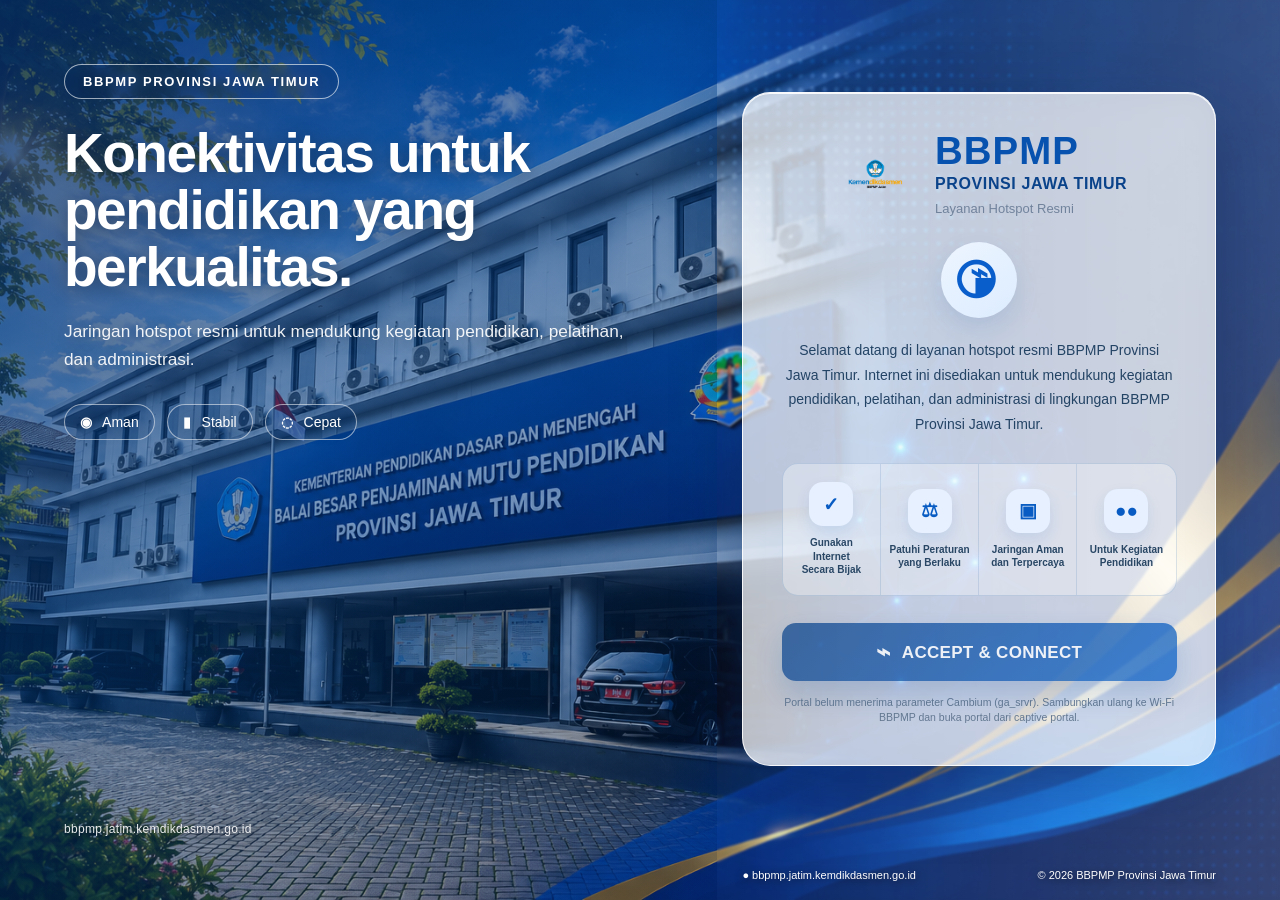
==== commit 535dcc77: "Add files via upload" ====
--- a/index.html
+++ b/index.html
@@ -2,30 +2,43 @@
 <html lang="id">
 <head>
   <meta charset="UTF-8">
-  <meta name="viewport" content="width=device-width, initial-scale=1.0">
+  <meta name="viewport" content="width=device-width, initial-scale=1.0, viewport-fit=cover">
+  <meta name="theme-color" content="#0b438b">
   <title>Layanan Hotspot Resmi BBPMP Provinsi Jawa Timur</title>
   <link rel="stylesheet" href="css/style.css">
   <link rel="shortcut icon" href="images/favicon.ico" type="image/x-icon">
-  <link rel="stylesheet" href="https://cdnjs.cloudflare.com/ajax/libs/font-awesome/6.4.0/css/all.min.css">
 </head>
 <body>
-  <div class="container">
-    <div class="left-panel"></div>
+  <main class="portal-shell">
+    <section class="brand-side" aria-hidden="true">
+      <div class="brand-overlay"></div>
+      <div class="brand-copy">
+        <span class="eyebrow">BBPMP PROVINSI JAWA TIMUR</span>
+        <h1>Konektivitas untuk<br>pendidikan yang berkualitas.</h1>
+        <p>Jaringan hotspot resmi untuk mendukung kegiatan pendidikan, pelatihan, dan administrasi.</p>
+        <div class="network-pills">
+          <span><b>◉</b> Aman</span>
+          <span><b>▮</b> Stabil</span>
+          <span><b>◌</b> Cepat</span>
+        </div>
+      </div>
+      <div class="side-footer">bbpmp.jatim.kemdikdasmen.go.id</div>
+    </section>
 
-    <div class="right-panel">
+    <section class="content-side">
       <div class="login-card">
-
         <div class="logo-container">
-          <img src="images/logo-bbpmp.png" alt="Logo BBPMP Jatim" class="logo">
+          <img src="images/logo-bbpmp.png" alt="Logo BBPMP Provinsi Jawa Timur" class="logo">
           <div class="brand-text">
-            <h1>BBPMP</h1>
-            <h2>PROVINSI JAWA TIMUR</h2>
-            <p class="subtitle">Layanan Hotspot Resmi</p>
+            <h2>BBPMP</h2>
+            <h3>PROVINSI JAWA TIMUR</h3>
+            <p>Layanan Hotspot Resmi</p>
           </div>
         </div>
 
-        <div class="wifi-icon-center">
-          <i class="fas fa-wifi"></i>
+        <div class="wifi-icon-center" aria-hidden="true">
+          <span>⌁</span>
+          <strong>◔</strong>
         </div>
 
         <p class="welcome-text">
@@ -35,28 +48,15 @@
         </p>
 
         <div class="features-grid">
-          <div class="feature-item">
-            <div class="icon-box"><i class="fas fa-shield-alt"></i></div>
-            <p>Gunakan Internet<br>Secara Bijak</p>
-          </div>
-          <div class="feature-item">
-            <div class="icon-box"><i class="fas fa-balance-scale"></i></div>
-            <p>Patuhi Peraturan<br>yang Berlaku</p>
-          </div>
-          <div class="feature-item">
-            <div class="icon-box"><i class="fas fa-lock"></i></div>
-            <p>Jaringan Aman<br>dan Terpercaya</p>
-          </div>
-          <div class="feature-item">
-            <div class="icon-box"><i class="fas fa-users"></i></div>
-            <p>Untuk Kegiatan<br>Pendidikan</p>
-          </div>
+          <div class="feature-item"><div class="icon-box">✓</div><p>Gunakan Internet<br>Secara Bijak</p></div>
+          <div class="feature-item"><div class="icon-box">⚖</div><p>Patuhi Peraturan<br>yang Berlaku</p></div>
+          <div class="feature-item"><div class="icon-box">▣</div><p>Jaringan Aman<br>dan Terpercaya</p></div>
+          <div class="feature-item"><div class="icon-box">●●</div><p>Untuk Kegiatan<br>Pendidikan</p></div>
         </div>
 
-        <!-- Cambium Clickthrough: endpoint ditentukan oleh main.js -->
         <form id="loginForm" method="POST" action="">
           <button type="submit" id="connectBtn" class="btn-connect">
-            <i class="fas fa-wifi"></i> ACCEPT &amp; CONNECT
+            <span class="btn-icon">⌁</span> ACCEPT &amp; CONNECT
           </button>
         </form>
 
@@ -64,15 +64,16 @@
           Dengan mengklik tombol di atas, Anda menyetujui syarat dan ketentuan
           penggunaan layanan internet ini.
         </p>
+
+        <div class="mobile-note">Hotspot resmi BBPMP Provinsi Jawa Timur</div>
       </div>
 
-      <div class="footer-bar">
-        <div><i class="fas fa-globe"></i> bbpmp.jatim.kemdikdasmen.go.id</div>
-        <div>&copy; 2026 BBPMP Provinsi Jawa Timur</div>
-      </div>
-    </div>
-  </div>
-
+      <footer class="footer-bar">
+        <span>● bbpmp.jatim.kemdikdasmen.go.id</span>
+        <span>© 2026 BBPMP Provinsi Jawa Timur</span>
+      </footer>
+    </section>
+  </main>
   <script src="js/main.js"></script>
 </body>
 </html>
--- a/css/style.css
+++ b/css/style.css
@@ -1,202 +1,24 @@
-*{box-sizing:border-box}
-
-html,body{margin:0;width:100%;height:100%;font-family:Arial,Helvetica,sans-serif;color:#173b5c}
-body{overflow-x:hidden;background:#edf4fa}
-
-.container{min-height:100vh;display:flex;background:#fff}
-
-.left-panel{
-  width:50%;
-  min-height:100vh;
-  background-image:
-    linear-gradient(90deg,rgba(3,38,75,.12),rgba(3,38,75,.02)),
-    url("../images/background.jpg");
-  background-size:cover;
-  background-position:center center;
-  background-repeat:no-repeat;
-}
-
-.right-panel{
-  width:50%;
-  min-height:100vh;
-  background:linear-gradient(135deg,#f8fbff 0%,#eef5fb 100%);
-  display:flex;
-  flex-direction:column;
-  justify-content:center;
-  align-items:center;
-  padding:36px 42px 18px;
-}
-
-.login-card{
-  width:min(620px,100%);
-  background:rgba(255,255,255,.97);
-  border-radius:22px;
-  padding:34px 42px 28px;
-  box-shadow:0 20px 55px rgba(20,57,91,.16);
-  border:1px solid rgba(214,228,241,.85);
-}
-
-.logo-container{
-  display:flex;
-  align-items:center;
-  justify-content:center;
-  gap:18px;
-  text-align:left;
-}
-
-.logo{
-  width:92px;
-  height:92px;
-  object-fit:contain;
-  flex:0 0 92px;
-}
-
-.brand-text h1{
-  margin:0;
-  color:#0b4f9c;
-  font-size:40px;
-  line-height:1;
-  font-weight:800;
-  letter-spacing:.3px;
-}
-
-.brand-text h2{
-  margin:6px 0 0;
-  color:#24425e;
-  font-size:16px;
-  letter-spacing:1.2px;
-}
-
-.subtitle{
-  margin:7px 0 0;
-  color:#7b8793;
-  font-size:14px;
-}
-
-.wifi-icon-center{
-  width:54px;
-  height:54px;
-  margin:22px auto 16px;
-  border-radius:50%;
-  display:flex;
-  align-items:center;
-  justify-content:center;
-  background:#e9f3ff;
-  color:#0b4f9c;
-  font-size:24px;
-}
-
-.welcome-text{
-  margin:0 auto 24px;
-  max-width:520px;
-  text-align:center;
-  color:#596c7d;
-  font-size:15px;
-  line-height:1.7;
-}
-
-.features-grid{
-  display:grid;
-  grid-template-columns:repeat(4,1fr);
-  border-top:1px solid #e3ebf2;
-  border-bottom:1px solid #e3ebf2;
-  margin-bottom:24px;
-}
-
-.feature-item{
-  min-height:104px;
-  padding:14px 7px;
-  text-align:center;
-  border-right:1px solid #e3ebf2;
-  display:flex;
-  flex-direction:column;
-  align-items:center;
-  justify-content:center;
-}
-
-.feature-item:last-child{border-right:0}
-
-.icon-box{
-  color:#0b4f9c;
-  font-size:21px;
-  margin-bottom:8px;
-}
-
-.feature-item p{
-  margin:0;
-  color:#5c6e7e;
-  font-size:11px;
-  line-height:1.45;
-}
-
-.btn-connect{
-  width:100%;
-  min-height:54px;
-  border:0;
-  border-radius:12px;
-  cursor:pointer;
-  background:linear-gradient(135deg,#0b5aaa,#0b4f9c);
-  color:#fff;
-  font-size:16px;
-  font-weight:800;
-  letter-spacing:.2px;
-  box-shadow:0 9px 22px rgba(11,79,156,.22);
-  transition:transform .15s,box-shadow .15s;
-}
-
-.btn-connect:hover{
-  transform:translateY(-1px);
-  box-shadow:0 12px 26px rgba(11,79,156,.28);
-}
-
-.btn-connect:disabled{opacity:.75;cursor:wait}
-
-.terms-text{
-  margin:14px auto 0;
-  max-width:500px;
-  text-align:center;
-  color:#87929c;
-  font-size:11px;
-  line-height:1.55;
-}
-
-.footer-bar{
-  width:min(620px,100%);
-  display:flex;
-  justify-content:space-between;
-  gap:15px;
-  padding:15px 5px 0;
-  color:#7c8b98;
-  font-size:10px;
-}
-
-@media(max-width:900px){
-  .container{display:block}
-  .left-panel{
-    width:100%;
-    min-height:220px;
-    max-height:30vh;
-  }
-  .right-panel{
-    width:100%;
-    min-height:70vh;
-    padding:25px 16px 18px;
-  }
-  .login-card{padding:27px 22px 24px}
-}
-
-@media(max-width:520px){
-  .left-panel{min-height:145px}
-  .right-panel{padding:18px 12px 14px}
-  .login-card{border-radius:18px;padding:22px 16px}
-  .logo-container{gap:12px}
-  .logo{width:70px;height:70px;flex-basis:70px}
-  .brand-text h1{font-size:30px}
-  .brand-text h2{font-size:11px;letter-spacing:.8px}
-  .subtitle{font-size:12px}
-  .welcome-text{font-size:13px;line-height:1.55}
-  .features-grid{grid-template-columns:repeat(2,1fr)}
-  .feature-item:nth-child(2){border-right:0}
-  .feature-item:nth-child(-n+2){border-bottom:1px solid #e3ebf2}
-  .footer-bar{font-size:9px}
-}
+*{box-sizing:border-box;margin:0;padding:0}
+:root{--blue:#0b438b;--blue2:#0a5ecb;--ink:#12345b;--muted:#607795;--glass:rgba(255,255,255,.72)}
+html,body{width:100%;height:100%;min-height:100%;font-family:"Segoe UI",Arial,sans-serif;color:var(--ink)}
+body{overflow:hidden;background:#082e65}
+.portal-shell{display:grid;grid-template-columns:56% 44%;width:100%;height:100dvh;min-height:620px;background:url("../images/background-bbpmp.jpg") center center/cover no-repeat;position:relative}
+.portal-shell:after{content:"";position:absolute;inset:0;background:linear-gradient(90deg,rgba(3,39,91,.08),rgba(3,39,91,.18) 45%,rgba(255,255,255,.05));pointer-events:none}
+.brand-side,.content-side{position:relative;z-index:1;min-width:0}
+.brand-side{display:flex;flex-direction:column;justify-content:space-between;padding:clamp(34px,5vw,78px);color:#fff;overflow:hidden}
+.brand-overlay{position:absolute;inset:0;background:linear-gradient(135deg,rgba(3,45,103,.82) 0%,rgba(4,65,137,.46) 47%,rgba(0,26,71,.12) 100%);z-index:-1}
+.brand-copy{max-width:650px;text-shadow:0 3px 18px rgba(0,0,0,.35)}
+.eyebrow{display:inline-block;border:1px solid rgba(255,255,255,.62);border-radius:999px;padding:9px 18px;font-size:13px;letter-spacing:1.6px;font-weight:700;background:rgba(0,39,95,.18);backdrop-filter:blur(5px)}
+.brand-copy h1{font-size:clamp(38px,4.3vw,68px);line-height:1.04;margin:26px 0 20px;font-weight:800;letter-spacing:-1.5px}
+.brand-copy p{max-width:570px;font-size:clamp(14px,1.35vw,19px);line-height:1.65;color:rgba(255,255,255,.92)}
+.network-pills{display:flex;gap:12px;margin-top:30px;flex-wrap:wrap}.network-pills span{padding:9px 15px;border:1px solid rgba(255,255,255,.55);border-radius:999px;background:rgba(4,47,107,.2);font-size:14px}.network-pills b{margin-right:7px}
+.side-footer{font-size:12px;letter-spacing:.3px;color:rgba(255,255,255,.9);text-shadow:0 2px 8px rgba(0,0,0,.6)}
+.content-side{display:flex;align-items:center;justify-content:center;padding:34px 5vw 76px 2vw;background:linear-gradient(90deg,rgba(255,255,255,.02),rgba(255,255,255,.16));backdrop-filter:blur(1px)}
+.login-card{width:min(560px,100%);max-height:calc(100dvh - 68px);overflow:auto;padding:clamp(28px,3vw,46px);border-radius:28px;background:var(--glass);border:1px solid rgba(255,255,255,.86);box-shadow:0 24px 70px rgba(0,24,64,.28),inset 0 1px 0 rgba(255,255,255,.9);backdrop-filter:blur(18px) saturate(135%);-webkit-backdrop-filter:blur(18px) saturate(135%);text-align:center}
+.login-card::-webkit-scrollbar{width:0}.logo-container{display:flex;align-items:center;justify-content:center;gap:18px}.logo{width:86px;height:auto;max-height:74px;object-fit:contain}.brand-text{text-align:left}.brand-text h2{font-size:clamp(32px,3vw,48px);line-height:1;color:#0752ae;letter-spacing:1px;font-weight:900}.brand-text h3{font-size:clamp(14px,1.25vw,19px);color:#0b438b;margin-top:5px;letter-spacing:.6px}.brand-text p{font-size:13px;color:#71839c;margin-top:8px}
+.wifi-icon-center{width:76px;height:76px;border-radius:50%;margin:26px auto 20px;background:linear-gradient(145deg,#edf5ff,#dcecff);color:#0a5ecb;display:flex;align-items:center;justify-content:center;position:relative;box-shadow:0 10px 25px rgba(20,86,160,.13)}.wifi-icon-center strong{font-size:48px;line-height:1;transform:rotate(90deg);position:absolute}.wifi-icon-center span{font-size:30px;transform:translateY(-8px);font-weight:700}
+.welcome-text{font-size:14px;line-height:1.75;color:#244465;margin:0 auto 27px;max-width:520px}.features-grid{display:grid;grid-template-columns:repeat(4,1fr);border:1px solid rgba(12,76,150,.15);border-radius:16px;overflow:hidden;background:rgba(255,255,255,.34);margin-bottom:27px}.feature-item{min-height:112px;padding:18px 8px;display:flex;flex-direction:column;align-items:center;justify-content:center;border-right:1px solid rgba(12,76,150,.12)}.feature-item:last-child{border-right:0}.icon-box{width:44px;height:44px;border-radius:14px;display:flex;align-items:center;justify-content:center;background:#e6f0ff;color:#075bc2;font-size:19px;font-weight:900;margin-bottom:10px;box-shadow:0 7px 15px rgba(7,91,194,.1)}.feature-item p{font-size:10px;line-height:1.35;font-weight:700;color:#294765}.btn-connect{width:100%;min-height:58px;border:0;border-radius:14px;background:linear-gradient(135deg,#0b438b,#075fc8);color:#fff;font-size:17px;font-weight:800;letter-spacing:.3px;cursor:pointer;box-shadow:0 13px 28px rgba(6,70,150,.25);transition:.2s transform,.2s filter}.btn-connect:hover{filter:brightness(1.06);transform:translateY(-1px)}.btn-connect:disabled{opacity:.72;cursor:wait;transform:none}.btn-icon{font-size:24px;vertical-align:-2px;margin-right:7px}.terms-text{font-size:10.5px;line-height:1.5;color:#647991;margin:14px auto 0;max-width:430px}.mobile-note{display:none}.footer-bar{position:absolute;left:2vw;right:5vw;bottom:19px;display:flex;justify-content:space-between;color:#fff;font-size:11px;text-shadow:0 2px 8px rgba(0,0,0,.65);pointer-events:none}
+@media (max-width:1050px){.portal-shell{grid-template-columns:48% 52%}.brand-copy h1{font-size:42px}.brand-copy p{font-size:14px}.content-side{padding-left:18px;padding-right:28px}.login-card{padding:28px}}
+@media (max-width:760px){body{overflow:auto}.portal-shell{display:block;height:auto;min-height:100dvh;background-position:center center;background-attachment:fixed}.portal-shell:after{background:rgba(3,35,82,.18)}.brand-side{display:none}.content-side{min-height:100dvh;padding:18px 14px 62px;background:linear-gradient(180deg,rgba(2,42,95,.22),rgba(2,42,95,.38));align-items:center}.login-card{width:100%;max-height:none;padding:24px 17px;border-radius:22px;background:rgba(255,255,255,.79);backdrop-filter:blur(14px);-webkit-backdrop-filter:blur(14px)}.logo-container{gap:12px}.logo{width:64px;max-height:58px}.brand-text h2{font-size:32px}.brand-text h3{font-size:13px}.brand-text p{font-size:11px;margin-top:5px}.wifi-icon-center{width:62px;height:62px;margin:18px auto 15px}.welcome-text{font-size:12.5px;line-height:1.6;margin-bottom:20px}.features-grid{margin-bottom:20px}.feature-item{min-height:94px;padding:12px 4px}.icon-box{width:36px;height:36px;font-size:15px;border-radius:11px;margin-bottom:7px}.feature-item p{font-size:8.5px}.btn-connect{min-height:52px;font-size:15px;border-radius:12px}.terms-text{font-size:9.5px}.mobile-note{display:block;margin-top:14px;font-size:9px;color:#6c7f97}.footer-bar{left:16px;right:16px;bottom:13px;font-size:8.5px}.footer-bar span:last-child{display:none}}
+@media (max-width:380px){.login-card{padding:20px 12px}.logo{width:56px}.brand-text h2{font-size:28px}.brand-text h3{font-size:12px}.feature-item{min-height:88px}.feature-item p{font-size:8px}}
+@media (prefers-reduced-motion:reduce){*{scroll-behavior:auto!important;transition:none!important}}
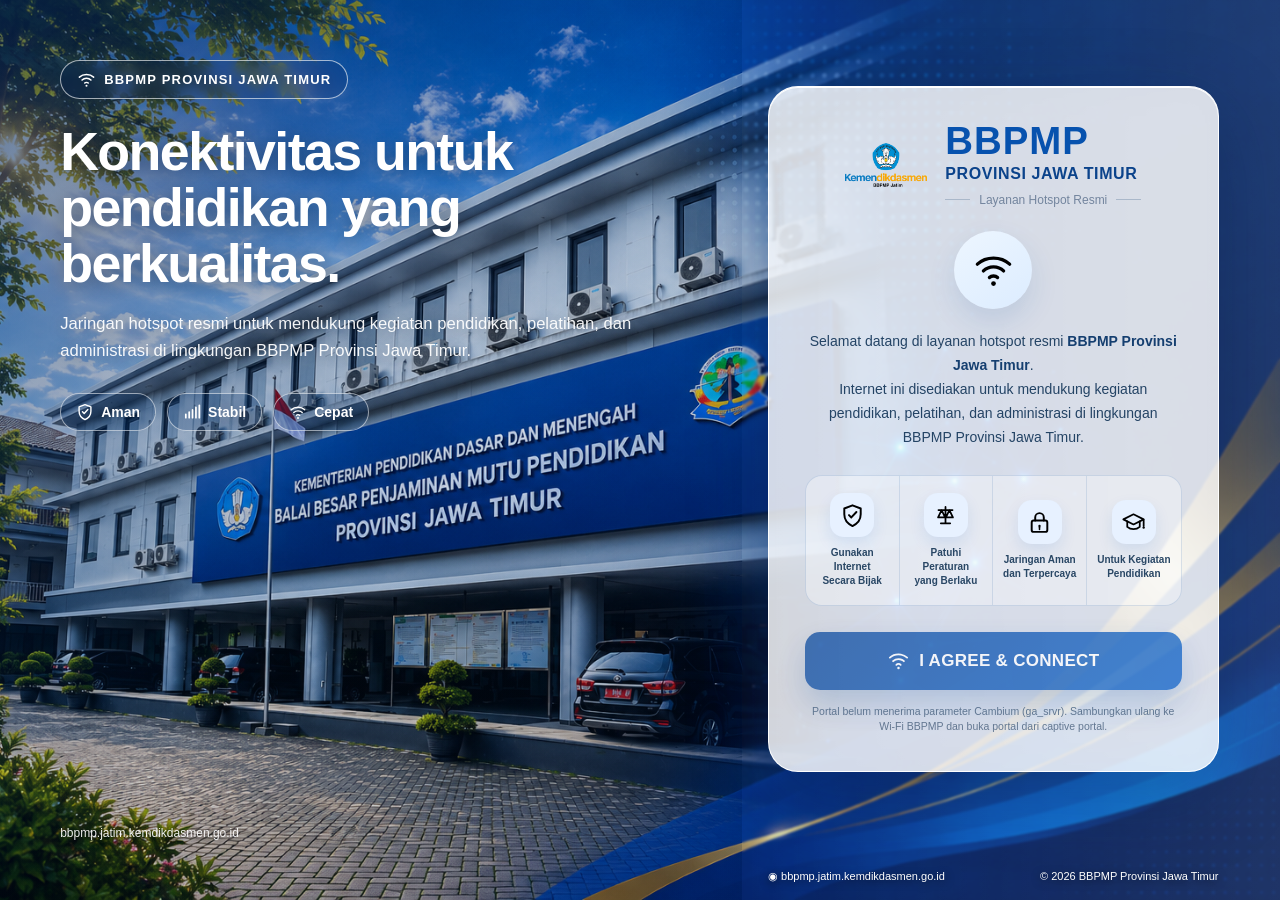
==== commit 9cd7e313: "Add files via upload" ====
--- a/index.html
+++ b/index.html
@@ -3,73 +3,82 @@
 <head>
   <meta charset="UTF-8">
   <meta name="viewport" content="width=device-width, initial-scale=1.0, viewport-fit=cover">
-  <meta name="theme-color" content="#0b438b">
-  <title>Layanan Hotspot Resmi BBPMP Provinsi Jawa Timur</title>
+  <meta name="theme-color" content="#064ca8">
+  <meta name="description" content="Layanan hotspot resmi BBPMP Provinsi Jawa Timur">
+  <title>Hotspot BBPMP Provinsi Jawa Timur</title>
   <link rel="stylesheet" href="css/style.css">
-  <link rel="shortcut icon" href="images/favicon.ico" type="image/x-icon">
+  <link rel="icon" href="images/favicon.ico" type="image/x-icon">
 </head>
 <body>
   <main class="portal-shell">
-    <section class="brand-side" aria-hidden="true">
-      <div class="brand-overlay"></div>
+    <section class="brand-side" aria-label="Informasi BBPMP">
       <div class="brand-copy">
-        <span class="eyebrow">BBPMP PROVINSI JAWA TIMUR</span>
+        <div class="eyebrow"><img src="images/icons/wifi.svg" alt=""> BBPMP PROVINSI JAWA TIMUR</div>
         <h1>Konektivitas untuk<br>pendidikan yang berkualitas.</h1>
-        <p>Jaringan hotspot resmi untuk mendukung kegiatan pendidikan, pelatihan, dan administrasi.</p>
+        <p>Jaringan hotspot resmi untuk mendukung kegiatan pendidikan, pelatihan, dan administrasi di lingkungan BBPMP Provinsi Jawa Timur.</p>
         <div class="network-pills">
-          <span><b>◉</b> Aman</span>
-          <span><b>▮</b> Stabil</span>
-          <span><b>◌</b> Cepat</span>
+          <span><img src="images/icons/shield.svg" alt=""> Aman</span>
+          <span><img src="images/icons/signal.svg" alt=""> Stabil</span>
+          <span><img src="images/icons/wifi.svg" alt=""> Cepat</span>
         </div>
       </div>
       <div class="side-footer">bbpmp.jatim.kemdikdasmen.go.id</div>
     </section>
 
-    <section class="content-side">
+    <section class="content-side" aria-label="Portal hotspot">
       <div class="login-card">
-        <div class="logo-container">
-          <img src="images/logo-bbpmp.png" alt="Logo BBPMP Provinsi Jawa Timur" class="logo">
+        <div class="logo-lockup">
+          <img src="images/logo-bbpmp.png" alt="Logo Kementerian Pendidikan Dasar dan Menengah" class="logo">
           <div class="brand-text">
             <h2>BBPMP</h2>
             <h3>PROVINSI JAWA TIMUR</h3>
-            <p>Layanan Hotspot Resmi</p>
+            <div class="divider"><span></span><em>Layanan Hotspot Resmi</em><span></span></div>
           </div>
         </div>
 
         <div class="wifi-icon-center" aria-hidden="true">
-          <span>⌁</span>
-          <strong>◔</strong>
+          <img src="images/icons/wifi.svg" alt="">
         </div>
 
         <p class="welcome-text">
-          Selamat datang di layanan hotspot resmi BBPMP Provinsi Jawa Timur.
-          Internet ini disediakan untuk mendukung kegiatan pendidikan,
-          pelatihan, dan administrasi di lingkungan BBPMP Provinsi Jawa Timur.
+          Selamat datang di layanan hotspot resmi <strong>BBPMP Provinsi Jawa Timur</strong>.<br class="desktop-only">
+          Internet ini disediakan untuk mendukung kegiatan pendidikan, pelatihan, dan administrasi di lingkungan BBPMP Provinsi Jawa Timur.
         </p>
 
         <div class="features-grid">
-          <div class="feature-item"><div class="icon-box">✓</div><p>Gunakan Internet<br>Secara Bijak</p></div>
-          <div class="feature-item"><div class="icon-box">⚖</div><p>Patuhi Peraturan<br>yang Berlaku</p></div>
-          <div class="feature-item"><div class="icon-box">▣</div><p>Jaringan Aman<br>dan Terpercaya</p></div>
-          <div class="feature-item"><div class="icon-box">●●</div><p>Untuk Kegiatan<br>Pendidikan</p></div>
+          <div class="feature-item">
+            <div class="icon-box"><img src="images/icons/shield.svg" alt=""></div>
+            <p>Gunakan Internet<br>Secara Bijak</p>
+          </div>
+          <div class="feature-item">
+            <div class="icon-box"><img src="images/icons/balance.svg" alt=""></div>
+            <p>Patuhi Peraturan<br>yang Berlaku</p>
+          </div>
+          <div class="feature-item">
+            <div class="icon-box"><img src="images/icons/lock.svg" alt=""></div>
+            <p>Jaringan Aman<br>dan Terpercaya</p>
+          </div>
+          <div class="feature-item">
+            <div class="icon-box"><img src="images/icons/education.svg" alt=""></div>
+            <p>Untuk Kegiatan<br>Pendidikan</p>
+          </div>
         </div>
 
         <form id="loginForm" method="POST" action="">
           <button type="submit" id="connectBtn" class="btn-connect">
-            <span class="btn-icon">⌁</span> ACCEPT &amp; CONNECT
+            <span class="btn-icon"><img src="images/icons/wifi.svg" alt=""></span>
+            <span>I AGREE &amp; CONNECT</span>
           </button>
         </form>
 
         <p id="portalStatus" class="terms-text">
-          Dengan mengklik tombol di atas, Anda menyetujui syarat dan ketentuan
-          penggunaan layanan internet ini.
+          Dengan mengklik tombol di atas, Anda menyetujui syarat dan ketentuan penggunaan layanan internet ini.
         </p>
-
         <div class="mobile-note">Hotspot resmi BBPMP Provinsi Jawa Timur</div>
       </div>
 
       <footer class="footer-bar">
-        <span>● bbpmp.jatim.kemdikdasmen.go.id</span>
+        <span>◉ bbpmp.jatim.kemdikdasmen.go.id</span>
         <span>© 2026 BBPMP Provinsi Jawa Timur</span>
       </footer>
     </section>
--- a/css/style.css
+++ b/css/style.css
@@ -1,24 +1,29 @@
 *{box-sizing:border-box;margin:0;padding:0}
-:root{--blue:#0b438b;--blue2:#0a5ecb;--ink:#12345b;--muted:#607795;--glass:rgba(255,255,255,.72)}
-html,body{width:100%;height:100%;min-height:100%;font-family:"Segoe UI",Arial,sans-serif;color:var(--ink)}
-body{overflow:hidden;background:#082e65}
-.portal-shell{display:grid;grid-template-columns:56% 44%;width:100%;height:100dvh;min-height:620px;background:url("../images/background-bbpmp.jpg") center center/cover no-repeat;position:relative}
-.portal-shell:after{content:"";position:absolute;inset:0;background:linear-gradient(90deg,rgba(3,39,91,.08),rgba(3,39,91,.18) 45%,rgba(255,255,255,.05));pointer-events:none}
-.brand-side,.content-side{position:relative;z-index:1;min-width:0}
-.brand-side{display:flex;flex-direction:column;justify-content:space-between;padding:clamp(34px,5vw,78px);color:#fff;overflow:hidden}
-.brand-overlay{position:absolute;inset:0;background:linear-gradient(135deg,rgba(3,45,103,.82) 0%,rgba(4,65,137,.46) 47%,rgba(0,26,71,.12) 100%);z-index:-1}
-.brand-copy{max-width:650px;text-shadow:0 3px 18px rgba(0,0,0,.35)}
-.eyebrow{display:inline-block;border:1px solid rgba(255,255,255,.62);border-radius:999px;padding:9px 18px;font-size:13px;letter-spacing:1.6px;font-weight:700;background:rgba(0,39,95,.18);backdrop-filter:blur(5px)}
-.brand-copy h1{font-size:clamp(38px,4.3vw,68px);line-height:1.04;margin:26px 0 20px;font-weight:800;letter-spacing:-1.5px}
-.brand-copy p{max-width:570px;font-size:clamp(14px,1.35vw,19px);line-height:1.65;color:rgba(255,255,255,.92)}
-.network-pills{display:flex;gap:12px;margin-top:30px;flex-wrap:wrap}.network-pills span{padding:9px 15px;border:1px solid rgba(255,255,255,.55);border-radius:999px;background:rgba(4,47,107,.2);font-size:14px}.network-pills b{margin-right:7px}
-.side-footer{font-size:12px;letter-spacing:.3px;color:rgba(255,255,255,.9);text-shadow:0 2px 8px rgba(0,0,0,.6)}
-.content-side{display:flex;align-items:center;justify-content:center;padding:34px 5vw 76px 2vw;background:linear-gradient(90deg,rgba(255,255,255,.02),rgba(255,255,255,.16));backdrop-filter:blur(1px)}
-.login-card{width:min(560px,100%);max-height:calc(100dvh - 68px);overflow:auto;padding:clamp(28px,3vw,46px);border-radius:28px;background:var(--glass);border:1px solid rgba(255,255,255,.86);box-shadow:0 24px 70px rgba(0,24,64,.28),inset 0 1px 0 rgba(255,255,255,.9);backdrop-filter:blur(18px) saturate(135%);-webkit-backdrop-filter:blur(18px) saturate(135%);text-align:center}
-.login-card::-webkit-scrollbar{width:0}.logo-container{display:flex;align-items:center;justify-content:center;gap:18px}.logo{width:86px;height:auto;max-height:74px;object-fit:contain}.brand-text{text-align:left}.brand-text h2{font-size:clamp(32px,3vw,48px);line-height:1;color:#0752ae;letter-spacing:1px;font-weight:900}.brand-text h3{font-size:clamp(14px,1.25vw,19px);color:#0b438b;margin-top:5px;letter-spacing:.6px}.brand-text p{font-size:13px;color:#71839c;margin-top:8px}
-.wifi-icon-center{width:76px;height:76px;border-radius:50%;margin:26px auto 20px;background:linear-gradient(145deg,#edf5ff,#dcecff);color:#0a5ecb;display:flex;align-items:center;justify-content:center;position:relative;box-shadow:0 10px 25px rgba(20,86,160,.13)}.wifi-icon-center strong{font-size:48px;line-height:1;transform:rotate(90deg);position:absolute}.wifi-icon-center span{font-size:30px;transform:translateY(-8px);font-weight:700}
-.welcome-text{font-size:14px;line-height:1.75;color:#244465;margin:0 auto 27px;max-width:520px}.features-grid{display:grid;grid-template-columns:repeat(4,1fr);border:1px solid rgba(12,76,150,.15);border-radius:16px;overflow:hidden;background:rgba(255,255,255,.34);margin-bottom:27px}.feature-item{min-height:112px;padding:18px 8px;display:flex;flex-direction:column;align-items:center;justify-content:center;border-right:1px solid rgba(12,76,150,.12)}.feature-item:last-child{border-right:0}.icon-box{width:44px;height:44px;border-radius:14px;display:flex;align-items:center;justify-content:center;background:#e6f0ff;color:#075bc2;font-size:19px;font-weight:900;margin-bottom:10px;box-shadow:0 7px 15px rgba(7,91,194,.1)}.feature-item p{font-size:10px;line-height:1.35;font-weight:700;color:#294765}.btn-connect{width:100%;min-height:58px;border:0;border-radius:14px;background:linear-gradient(135deg,#0b438b,#075fc8);color:#fff;font-size:17px;font-weight:800;letter-spacing:.3px;cursor:pointer;box-shadow:0 13px 28px rgba(6,70,150,.25);transition:.2s transform,.2s filter}.btn-connect:hover{filter:brightness(1.06);transform:translateY(-1px)}.btn-connect:disabled{opacity:.72;cursor:wait;transform:none}.btn-icon{font-size:24px;vertical-align:-2px;margin-right:7px}.terms-text{font-size:10.5px;line-height:1.5;color:#647991;margin:14px auto 0;max-width:430px}.mobile-note{display:none}.footer-bar{position:absolute;left:2vw;right:5vw;bottom:19px;display:flex;justify-content:space-between;color:#fff;font-size:11px;text-shadow:0 2px 8px rgba(0,0,0,.65);pointer-events:none}
-@media (max-width:1050px){.portal-shell{grid-template-columns:48% 52%}.brand-copy h1{font-size:42px}.brand-copy p{font-size:14px}.content-side{padding-left:18px;padding-right:28px}.login-card{padding:28px}}
-@media (max-width:760px){body{overflow:auto}.portal-shell{display:block;height:auto;min-height:100dvh;background-position:center center;background-attachment:fixed}.portal-shell:after{background:rgba(3,35,82,.18)}.brand-side{display:none}.content-side{min-height:100dvh;padding:18px 14px 62px;background:linear-gradient(180deg,rgba(2,42,95,.22),rgba(2,42,95,.38));align-items:center}.login-card{width:100%;max-height:none;padding:24px 17px;border-radius:22px;background:rgba(255,255,255,.79);backdrop-filter:blur(14px);-webkit-backdrop-filter:blur(14px)}.logo-container{gap:12px}.logo{width:64px;max-height:58px}.brand-text h2{font-size:32px}.brand-text h3{font-size:13px}.brand-text p{font-size:11px;margin-top:5px}.wifi-icon-center{width:62px;height:62px;margin:18px auto 15px}.welcome-text{font-size:12.5px;line-height:1.6;margin-bottom:20px}.features-grid{margin-bottom:20px}.feature-item{min-height:94px;padding:12px 4px}.icon-box{width:36px;height:36px;font-size:15px;border-radius:11px;margin-bottom:7px}.feature-item p{font-size:8.5px}.btn-connect{min-height:52px;font-size:15px;border-radius:12px}.terms-text{font-size:9.5px}.mobile-note{display:block;margin-top:14px;font-size:9px;color:#6c7f97}.footer-bar{left:16px;right:16px;bottom:13px;font-size:8.5px}.footer-bar span:last-child{display:none}}
-@media (max-width:380px){.login-card{padding:20px 12px}.logo{width:56px}.brand-text h2{font-size:28px}.brand-text h3{font-size:12px}.feature-item{min-height:88px}.feature-item p{font-size:8px}}
+:root{--blue:#064ca8;--blue2:#0b70dc;--navy:#062b68;--ink:#163b68;--muted:#617794;--white:rgba(255,255,255,.88)}
+html,body{width:100%;min-height:100%;font-family:"Segoe UI",Arial,sans-serif;color:var(--ink)}
+body{overflow:hidden;background:#062b68}
+.portal-shell{position:relative;display:grid;grid-template-columns:58% 42%;width:100%;height:100dvh;min-height:620px;background:url("../images/background-bbpmp.jpg") center/cover no-repeat;isolation:isolate}
+.portal-shell:before{content:"";position:absolute;inset:0;background:linear-gradient(90deg,rgba(2,35,83,.05) 0%,rgba(2,35,83,.08) 42%,rgba(2,35,83,.28) 100%);z-index:-1}
+.brand-side,.content-side{position:relative;min-width:0;z-index:1}
+.brand-side{display:flex;flex-direction:column;justify-content:space-between;padding:clamp(32px,4.7vw,72px);color:#fff;overflow:hidden}
+.brand-side:after{content:"";position:absolute;inset:0;background:linear-gradient(135deg,rgba(2,39,91,.62),rgba(0,48,110,.08) 58%,rgba(0,23,60,.18));z-index:-1}
+.brand-copy{max-width:680px;text-shadow:0 3px 18px rgba(0,0,0,.32)}
+.eyebrow{display:inline-flex;align-items:center;gap:8px;border:1px solid rgba(255,255,255,.62);border-radius:999px;padding:9px 16px;font-size:13px;letter-spacing:1.2px;font-weight:800;background:rgba(0,39,95,.2);backdrop-filter:blur(6px)}
+.eyebrow img{width:19px;height:19px;filter:brightness(0) invert(1)}
+.brand-copy h1{font-size:clamp(38px,4.2vw,66px);line-height:1.04;margin:25px 0 18px;font-weight:850;letter-spacing:-1.6px}
+.brand-copy>p{max-width:600px;font-size:clamp(14px,1.3vw,18px);line-height:1.65;color:rgba(255,255,255,.94)}
+.network-pills{display:flex;gap:11px;margin-top:28px;flex-wrap:wrap}.network-pills span{display:inline-flex;align-items:center;gap:7px;padding:9px 15px;border:1px solid rgba(255,255,255,.55);border-radius:999px;background:rgba(4,47,107,.24);font-size:14px;font-weight:700}.network-pills img{width:18px;height:18px;filter:brightness(0) invert(1)}
+.side-footer{font-size:12px;color:rgba(255,255,255,.92);text-shadow:0 2px 8px rgba(0,0,0,.6)}
+.content-side{display:flex;align-items:center;justify-content:center;padding:28px 4.8vw 70px 2vw;background:linear-gradient(90deg,rgba(255,255,255,.02),rgba(255,255,255,.12));backdrop-filter:blur(1px)}
+.login-card{width:min(570px,100%);max-height:calc(100dvh - 56px);overflow:auto;padding:clamp(27px,2.8vw,43px);border-radius:30px;background:rgba(255,255,255,.82);border:1px solid rgba(255,255,255,.95);box-shadow:0 25px 80px rgba(0,25,65,.3),inset 0 1px 0 #fff;backdrop-filter:blur(20px) saturate(135%);-webkit-backdrop-filter:blur(20px) saturate(135%);text-align:center}.login-card::-webkit-scrollbar{width:0}
+.logo-lockup{display:flex;align-items:center;justify-content:center;gap:18px}.logo{width:82px;height:auto;max-height:82px;object-fit:contain}.brand-text{text-align:left}.brand-text h2{font-size:clamp(35px,3vw,50px);line-height:.94;color:#0752ae;letter-spacing:1px;font-weight:900}.brand-text h3{font-size:clamp(14px,1.25vw,19px);color:#0b438b;margin-top:6px;letter-spacing:.6px;font-weight:800}.divider{display:flex;align-items:center;gap:9px;margin-top:10px;color:#73859e;font-size:12px;white-space:nowrap}.divider span{width:25px;height:1px;background:#aab8ca}.divider em{font-style:normal}
+.wifi-icon-center{width:78px;height:78px;border-radius:50%;margin:24px auto 20px;background:linear-gradient(145deg,#edf6ff,#dcecff);color:#075fc8;display:flex;align-items:center;justify-content:center;box-shadow:0 12px 28px rgba(20,86,160,.13)}.wifi-icon-center img{width:43px;height:43px}
+.welcome-text{font-size:14px;line-height:1.72;color:#244465;margin:0 auto 26px;max-width:530px}.welcome-text strong{color:#153f70}
+.features-grid{display:grid;grid-template-columns:repeat(4,1fr);border:1px solid rgba(12,76,150,.14);border-radius:17px;overflow:hidden;background:rgba(255,255,255,.38);margin-bottom:26px}.feature-item{min-height:111px;padding:17px 7px;display:flex;flex-direction:column;align-items:center;justify-content:center;border-right:1px solid rgba(12,76,150,.12)}.feature-item:last-child{border-right:0}.icon-box{width:44px;height:44px;border-radius:14px;display:flex;align-items:center;justify-content:center;background:#e7f1ff;color:#075bc2;margin-bottom:9px;box-shadow:0 7px 15px rgba(7,91,194,.1)}.icon-box img{width:25px;height:25px}.feature-item p{font-size:10px;line-height:1.38;font-weight:700;color:#294765}
+.btn-connect{width:100%;min-height:58px;border:0;border-radius:15px;background:linear-gradient(135deg,#08479d,#075fc8);color:#fff;font-size:17px;font-weight:850;letter-spacing:.3px;cursor:pointer;display:flex;align-items:center;justify-content:center;gap:9px;box-shadow:0 14px 30px rgba(6,70,150,.25);transition:.2s transform,.2s filter}.btn-connect:hover{filter:brightness(1.07);transform:translateY(-1px)}.btn-connect:disabled{opacity:.72;cursor:wait;transform:none}.btn-icon{display:flex;align-items:center}.btn-icon img{width:23px;height:23px;filter:brightness(0) invert(1)}
+.terms-text{font-size:10.5px;line-height:1.5;color:#647991;margin:14px auto 0;max-width:440px}.mobile-note{display:none}
+.footer-bar{position:absolute;left:2vw;right:4.8vw;bottom:17px;display:flex;justify-content:space-between;color:#fff;font-size:11px;text-shadow:0 2px 8px rgba(0,0,0,.65);pointer-events:none}
+@media (max-width:1050px){.portal-shell{grid-template-columns:50% 50%}.brand-copy h1{font-size:42px}.brand-copy>p{font-size:14px}.content-side{padding-left:18px;padding-right:25px}.login-card{padding:27px}}
+@media (max-width:760px){body{overflow:auto}.portal-shell{display:block;height:auto;min-height:100dvh;background-position:center center;background-attachment:scroll}.portal-shell:before{background:linear-gradient(180deg,rgba(2,35,83,.18),rgba(2,35,83,.48))}.brand-side{display:none}.content-side{min-height:100dvh;padding:16px 12px 58px;background:linear-gradient(180deg,rgba(2,42,95,.12),rgba(2,42,95,.35));align-items:center}.login-card{width:100%;max-height:none;padding:22px 15px;border-radius:23px;background:rgba(255,255,255,.86);backdrop-filter:blur(16px);-webkit-backdrop-filter:blur(16px)}.logo-lockup{gap:11px}.logo{width:62px;max-height:62px}.brand-text h2{font-size:31px}.brand-text h3{font-size:12.5px}.divider{font-size:10px;gap:6px;margin-top:7px}.divider span{width:17px}.wifi-icon-center{width:62px;height:62px;margin:17px auto 14px}.wifi-icon-center img{width:34px;height:34px}.welcome-text{font-size:12px;line-height:1.58;margin-bottom:19px}.desktop-only{display:none}.features-grid{margin-bottom:19px}.feature-item{min-height:91px;padding:11px 3px}.icon-box{width:35px;height:35px;border-radius:11px;margin-bottom:7px}.icon-box img{width:21px;height:21px}.feature-item p{font-size:8.4px}.btn-connect{min-height:52px;font-size:14px;border-radius:12px}.btn-icon img{width:20px;height:20px}.terms-text{font-size:9.3px}.mobile-note{display:block;margin-top:13px;font-size:9px;color:#6c7f97}.footer-bar{left:14px;right:14px;bottom:11px;font-size:8.2px}.footer-bar span:last-child{display:none}}
+@media (max-width:380px){.login-card{padding:19px 11px}.logo{width:54px}.brand-text h2{font-size:28px}.brand-text h3{font-size:11.5px}.feature-item{min-height:85px}.feature-item p{font-size:7.8px}}
 @media (prefers-reduced-motion:reduce){*{scroll-behavior:auto!important;transition:none!important}}
